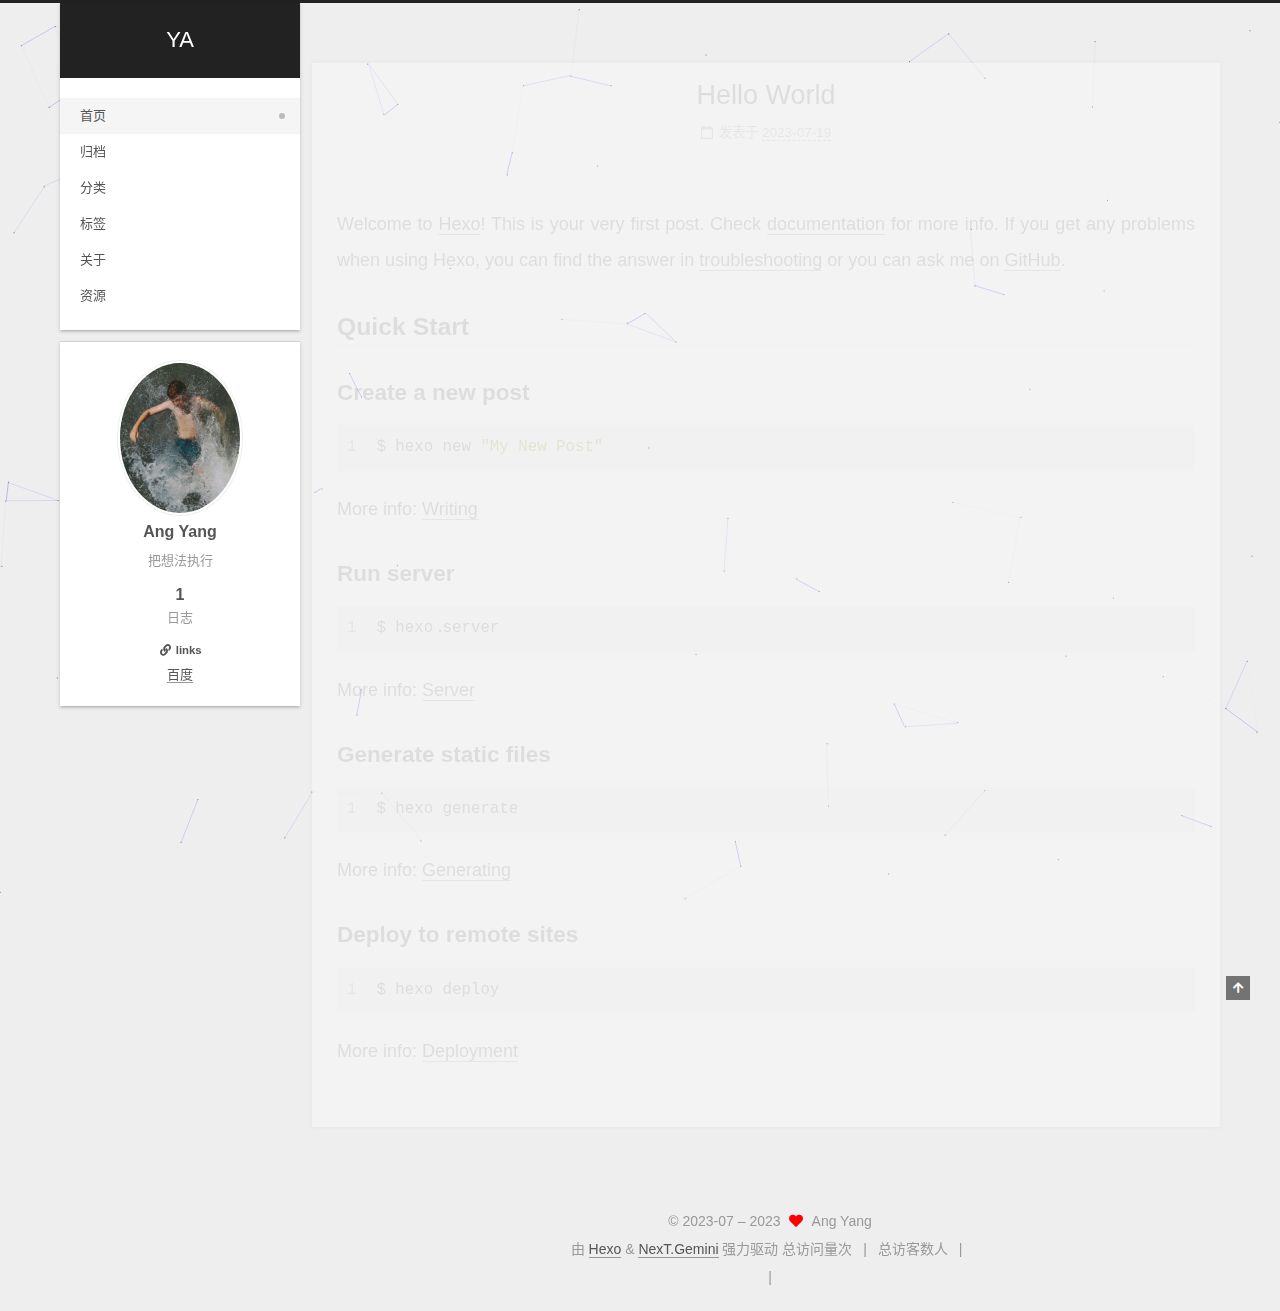
==== index.html @ 1cbb619d "Site updated: 2023-07-20 21:36:56" ====
<!DOCTYPE html>
<html lang="zh-CN">
<head>
  <meta charset="UTF-8">
<meta name="viewport" content="width=device-width, initial-scale=1, maximum-scale=2">
<meta name="theme-color" content="#222">
<meta name="generator" content="Hexo 6.3.0">
  <link rel="apple-touch-icon" sizes="180x180" href="/images/apple-touch-icon-next.png">
  <link rel="icon" type="image/png" sizes="32x32" href="/images/Earth32.png">
  <link rel="icon" type="image/png" sizes="16x16" href="/images/Earth16.png">
  <link rel="mask-icon" href="/images/logo.svg" color="#222">

<link rel="stylesheet" href="/css/main.css">


<link rel="stylesheet" href="/lib/font-awesome/css/all.min.css">
  <link rel="stylesheet" href="/lib/pace/pace-theme-minimal.min.css">
  <script src="/lib/pace/pace.min.js"></script>

<script id="hexo-configurations">
    var NexT = window.NexT || {};
    var CONFIG = {"hostname":"example.com","root":"/","scheme":"Gemini","version":"7.8.0","exturl":false,"sidebar":{"position":"left","display":"post","padding":18,"offset":12,"onmobile":false},"copycode":{"enable":false,"show_result":false,"style":null},"back2top":{"enable":true,"sidebar":false,"scrollpercent":false},"bookmark":{"enable":false,"color":"#222","save":"auto"},"fancybox":false,"mediumzoom":false,"lazyload":false,"pangu":false,"comments":{"style":"tabs","active":null,"storage":true,"lazyload":false,"nav":null},"algolia":{"hits":{"per_page":10},"labels":{"input_placeholder":"Search for Posts","hits_empty":"We didn't find any results for the search: ${query}","hits_stats":"${hits} results found in ${time} ms"}},"localsearch":{"enable":false,"trigger":"auto","top_n_per_article":1,"unescape":false,"preload":false},"motion":{"enable":true,"async":false,"transition":{"post_block":"fadeIn","post_header":"slideDownIn","post_body":"slideDownIn","coll_header":"slideLeftIn","sidebar":"slideUpIn"}}};
  </script>

  <meta name="description" content="把想法执行">
<meta property="og:type" content="website">
<meta property="og:title" content="YA">
<meta property="og:url" content="http://example.com/index.html">
<meta property="og:site_name" content="YA">
<meta property="og:description" content="把想法执行">
<meta property="og:locale" content="zh_CN">
<meta property="article:author" content="Ang Yang">
<meta name="twitter:card" content="summary">

<link rel="canonical" href="http://example.com/">


<script id="page-configurations">
  // https://hexo.io/docs/variables.html
  CONFIG.page = {
    sidebar: "",
    isHome : true,
    isPost : false,
    lang   : 'zh-CN'
  };
</script>

  <title>YA</title>
  






  <noscript>
  <style>
  .use-motion .brand,
  .use-motion .menu-item,
  .sidebar-inner,
  .use-motion .post-block,
  .use-motion .pagination,
  .use-motion .comments,
  .use-motion .post-header,
  .use-motion .post-body,
  .use-motion .collection-header { opacity: initial; }

  .use-motion .site-title,
  .use-motion .site-subtitle {
    opacity: initial;
    top: initial;
  }

  .use-motion .logo-line-before i { left: initial; }
  .use-motion .logo-line-after i { right: initial; }
  </style>
</noscript>

</head>

<body itemscope itemtype="http://schema.org/WebPage">
  <div class="container use-motion">
    <div class="headband"></div>

    <header class="header" itemscope itemtype="http://schema.org/WPHeader">
      <div class="header-inner"><div class="site-brand-container">
  <div class="site-nav-toggle">
    <div class="toggle" aria-label="切换导航栏">
      <span class="toggle-line toggle-line-first"></span>
      <span class="toggle-line toggle-line-middle"></span>
      <span class="toggle-line toggle-line-last"></span>
    </div>
  </div>

  <div class="site-meta">

    <a href="/" class="brand" rel="start">
      <span class="logo-line-before"><i></i></span>
      <h1 class="site-title">YA</h1>
      <span class="logo-line-after"><i></i></span>
    </a>
  </div>

  <div class="site-nav-right">
    <div class="toggle popup-trigger">
    </div>
  </div>
</div>




<nav class="site-nav">
  <ul id="menu" class="main-menu menu">
        <li class="menu-item menu-item-home">

    <a href="/" rel="section"><i class="home fa-fw"></i>首页</a>

  </li>
        <li class="menu-item menu-item-archives">

    <a href="/archives/" rel="section"><i class="archive fa-fw"></i>归档</a>

  </li>
        <li class="menu-item menu-item-categories">

    <a href="/categories/" rel="section"><i class="th fa-fw"></i>分类</a>

  </li>
        <li class="menu-item menu-item-tags">

    <a href="/tags/" rel="section"><i class="tags fa-fw"></i>标签</a>

  </li>
        <li class="menu-item menu-item-about">

    <a href="/about/" rel="section"><i class="user fa-fw"></i>关于</a>

  </li>
        <li class="menu-item menu-item-resources">

    <a href="/resources/" rel="section"><i class="download fa-fw"></i>资源</a>

  </li>
  </ul>
</nav>




</div>
    </header>

    
  <div class="back-to-top">
    <i class="fa fa-arrow-up"></i>
    <span>0%</span>
  </div>


    <main class="main">
      <div class="main-inner">
        <div class="content-wrap">
          

          <div class="content index posts-expand">
            
      
  
  
  <article itemscope itemtype="http://schema.org/Article" class="post-block" lang="zh-CN">
    <link itemprop="mainEntityOfPage" href="http://example.com/2023/07/19/hello-world/">

    <span hidden itemprop="author" itemscope itemtype="http://schema.org/Person">
      <meta itemprop="image" content="/images/avatar.png">
      <meta itemprop="name" content="Ang Yang">
      <meta itemprop="description" content="把想法执行">
    </span>

    <span hidden itemprop="publisher" itemscope itemtype="http://schema.org/Organization">
      <meta itemprop="name" content="YA">
    </span>
      <header class="post-header">
        <h2 class="post-title" itemprop="name headline">
          
            <a href="/2023/07/19/hello-world/" class="post-title-link" itemprop="url">Hello World</a>
        </h2>

        <div class="post-meta">
            <span class="post-meta-item">
              <span class="post-meta-item-icon">
                <i class="far fa-calendar"></i>
              </span>
              <span class="post-meta-item-text">发表于</span>

              <time title="创建时间：2023-07-19 20:02:10" itemprop="dateCreated datePublished" datetime="2023-07-19T20:02:10+08:00">2023-07-19</time>
            </span>

          

        </div>
      </header>

    
    
    
    <div class="post-body" itemprop="articleBody">

      
          <p>Welcome to <a target="_blank" rel="noopener" href="https://hexo.io/">Hexo</a>! This is your very first post. Check <a target="_blank" rel="noopener" href="https://hexo.io/docs/">documentation</a> for more info. If you get any problems when using Hexo, you can find the answer in <a target="_blank" rel="noopener" href="https://hexo.io/docs/troubleshooting.html">troubleshooting</a> or you can ask me on <a target="_blank" rel="noopener" href="https://github.com/hexojs/hexo/issues">GitHub</a>.</p>
<h2 id="Quick-Start"><a href="#Quick-Start" class="headerlink" title="Quick Start"></a>Quick Start</h2><h3 id="Create-a-new-post"><a href="#Create-a-new-post" class="headerlink" title="Create a new post"></a>Create a new post</h3><figure class="highlight bash"><table><tr><td class="gutter"><pre><span class="line">1</span><br></pre></td><td class="code"><pre><span class="line">$ hexo new <span class="string">&quot;My New Post&quot;</span></span><br></pre></td></tr></table></figure>

<p>More info: <a target="_blank" rel="noopener" href="https://hexo.io/docs/writing.html">Writing</a></p>
<h3 id="Run-server"><a href="#Run-server" class="headerlink" title="Run server"></a>Run server</h3><figure class="highlight bash"><table><tr><td class="gutter"><pre><span class="line">1</span><br></pre></td><td class="code"><pre><span class="line">$ hexo server</span><br></pre></td></tr></table></figure>

<p>More info: <a target="_blank" rel="noopener" href="https://hexo.io/docs/server.html">Server</a></p>
<h3 id="Generate-static-files"><a href="#Generate-static-files" class="headerlink" title="Generate static files"></a>Generate static files</h3><figure class="highlight bash"><table><tr><td class="gutter"><pre><span class="line">1</span><br></pre></td><td class="code"><pre><span class="line">$ hexo generate</span><br></pre></td></tr></table></figure>

<p>More info: <a target="_blank" rel="noopener" href="https://hexo.io/docs/generating.html">Generating</a></p>
<h3 id="Deploy-to-remote-sites"><a href="#Deploy-to-remote-sites" class="headerlink" title="Deploy to remote sites"></a>Deploy to remote sites</h3><figure class="highlight bash"><table><tr><td class="gutter"><pre><span class="line">1</span><br></pre></td><td class="code"><pre><span class="line">$ hexo deploy</span><br></pre></td></tr></table></figure>

<p>More info: <a target="_blank" rel="noopener" href="https://hexo.io/docs/one-command-deployment.html">Deployment</a></p>

      
    </div>

    
    
    
      <footer class="post-footer">
        <div class="post-eof"></div>
      </footer>
  </article>
  
  
  


  



          </div>
          

<script>
  window.addEventListener('tabs:register', () => {
    let { activeClass } = CONFIG.comments;
    if (CONFIG.comments.storage) {
      activeClass = localStorage.getItem('comments_active') || activeClass;
    }
    if (activeClass) {
      let activeTab = document.querySelector(`a[href="#comment-${activeClass}"]`);
      if (activeTab) {
        activeTab.click();
      }
    }
  });
  if (CONFIG.comments.storage) {
    window.addEventListener('tabs:click', event => {
      if (!event.target.matches('.tabs-comment .tab-content .tab-pane')) return;
      let commentClass = event.target.classList[1];
      localStorage.setItem('comments_active', commentClass);
    });
  }
</script>

        </div>
          
  
  <div class="toggle sidebar-toggle">
    <span class="toggle-line toggle-line-first"></span>
    <span class="toggle-line toggle-line-middle"></span>
    <span class="toggle-line toggle-line-last"></span>
  </div>

  <aside class="sidebar">
    <div class="sidebar-inner">

      <ul class="sidebar-nav motion-element">
        <li class="sidebar-nav-toc">
          文章目录
        </li>
        <li class="sidebar-nav-overview">
          站点概览
        </li>
      </ul>

      <!--noindex-->
      <div class="post-toc-wrap sidebar-panel">
      </div>
      <!--/noindex-->

      <div class="site-overview-wrap sidebar-panel">
        <div class="site-author motion-element" itemprop="author" itemscope itemtype="http://schema.org/Person">
    <img class="site-author-image" itemprop="image" alt="Ang Yang"
      src="/images/avatar.png">
  <p class="site-author-name" itemprop="name">Ang Yang</p>
  <div class="site-description" itemprop="description">把想法执行</div>
</div>
<div class="site-state-wrap motion-element">
  <nav class="site-state">
      <div class="site-state-item site-state-posts">
          <a href="/archives/">
        
          <span class="site-state-item-count">1</span>
          <span class="site-state-item-name">日志</span>
        </a>
      </div>
  </nav>
</div>


  <div class="links-of-blogroll motion-element">
    <div class="links-of-blogroll-title"><i class="fa fa-link fa-fw"></i>
      links
    </div>
    <ul class="links-of-blogroll-list">
        <li class="links-of-blogroll-item">
          <a href="https://baidu.com/" title="https:&#x2F;&#x2F;baidu.com" rel="noopener" target="_blank">百度</a>
        </li>
    </ul>
  </div>

      </div>

    </div>
  </aside>
  <div id="sidebar-dimmer"></div>


      </div>
    </main>

    <footer class="footer">
      <div class="footer-inner">
        

        

<div class="copyright">
  
  &copy; 2023-07 – 
  <span itemprop="copyrightYear">2023</span>
  <span class="with-love">
    <i class="fa fa-heart"></i>
  </span>
  <span class="author" itemprop="copyrightHolder">Ang Yang</span>
</div>
  <div class="powered-by">由 <a href="https://hexo.io/" class="theme-link" rel="noopener" target="_blank">Hexo</a> & <a href="https://theme-next.org/" class="theme-link" rel="noopener" target="_blank">NexT.Gemini</a> 强力驱动
  </div>





    <script async src="//dn-lbstatics.qbox.me/busuanzi/2.3/busuanzi.pure.mini.js"></script>

    <span id="busuanzi_container_site_pv">总访问量<span id="busuanzi_value_site_pv"></span>次</span>
    <span class="post-meta-divider">|</span>
    <span id="busuanzi_container_site_uv">总访客数<span id="busuanzi_value_site_uv"></span>人</span>
    <span class="post-meta-divider">|</span>
<!-- 不蒜子计数初始值纠正 -->
<script>
$(document).ready(function() {

    var int = setInterval(fixCount, 50);  // 50ms周期检测函数
    var countOffset = 20000;  // 初始化首次数据

    function fixCount() {            
       if (document.getElementById("busuanzi_container_site_pv").style.display != "none")
        {
            $("#busuanzi_value_site_pv").html(parseInt($("#busuanzi_value_site_pv").html()) + countOffset); 
            clearInterval(int);
        }                  
        if ($("#busuanzi_container_site_pv").css("display") != "none")
        {
            $("#busuanzi_value_site_uv").html(parseInt($("#busuanzi_value_site_uv").html()) + countOffset); // 加上初始数据 
            clearInterval(int); // 停止检测
        }  
    }
       	
});
</script> 


        
<div class="busuanzi-count">
  <script async src="https://busuanzi.ibruce.info/busuanzi/2.3/busuanzi.pure.mini.js"></script>
    <span class="post-meta-item" id="busuanzi_container_site_uv" style="display: none;">
      <span class="post-meta-item-icon">
        <i class="fa fa-user"></i>
      </span>
      <span class="site-uv" title="总访客量">
        <span id="busuanzi_value_site_uv"></span>
      </span>
    </span>
    <span class="post-meta-divider">|</span>
    <span class="post-meta-item" id="busuanzi_container_site_pv" style="display: none;">
      <span class="post-meta-item-icon">
        <i class="fa fa-eye"></i>
      </span>
      <span class="site-pv" title="总访问量">
        <span id="busuanzi_value_site_pv"></span>
      </span>
    </span>
</div>








      </div>
    </footer>
  </div>

  
  
  <script color='0,0,255' opacity='0.5' zIndex='-1' count='99' src="/lib/canvas-nest/canvas-nest.min.js"></script>
  <script src="/lib/anime.min.js"></script>
  <script src="/lib/velocity/velocity.min.js"></script>
  <script src="/lib/velocity/velocity.ui.min.js"></script>

<script src="/js/utils.js"></script>

<script src="/js/motion.js"></script>


<script src="/js/schemes/pisces.js"></script>


<script src="/js/next-boot.js"></script>




  















  

  

</body>
</html>
---- css/main.css ----
:root {
  --body-bg-color: #eee;
  --content-bg-color: #fff;
  --card-bg-color: #f5f5f5;
  --text-color: #555;
  --blockquote-color: #666;
  --link-color: #555;
  --link-hover-color: #222;
  --brand-color: #fff;
  --brand-hover-color: #fff;
  --table-row-odd-bg-color: #f9f9f9;
  --table-row-hover-bg-color: #f5f5f5;
  --menu-item-bg-color: #f5f5f5;
  --btn-default-bg: #fff;
  --btn-default-color: #555;
  --btn-default-border-color: #555;
  --btn-default-hover-bg: #222;
  --btn-default-hover-color: #fff;
  --btn-default-hover-border-color: #222;
}
html {
  line-height: 1.15; /* 1 */
  -webkit-text-size-adjust: 100%; /* 2 */
}
body {
  margin: 0;
}
main {
  display: block;
}
h1 {
  font-size: 2em;
  margin: 0.67em 0;
}
hr {
  box-sizing: content-box; /* 1 */
  height: 0; /* 1 */
  overflow: visible; /* 2 */
}
pre {
  font-family: monospace, monospace; /* 1 */
  font-size: 1em; /* 2 */
}
a {
  background: transparent;
}
abbr[title] {
  border-bottom: none; /* 1 */
  text-decoration: underline; /* 2 */
  text-decoration: underline dotted; /* 2 */
}
b,
strong {
  font-weight: bolder;
}
code,
kbd,
samp {
  font-family: monospace, monospace; /* 1 */
  font-size: 1em; /* 2 */
}
small {
  font-size: 80%;
}
sub,
sup {
  font-size: 75%;
  line-height: 0;
  position: relative;
  vertical-align: baseline;
}
sub {
  bottom: -0.25em;
}
sup {
  top: -0.5em;
}
img {
  border-style: none;
}
button,
input,
optgroup,
select,
textarea {
  font-family: inherit; /* 1 */
  font-size: 100%; /* 1 */
  line-height: 1.15; /* 1 */
  margin: 0; /* 2 */
}
button,
input {
/* 1 */
  overflow: visible;
}
button,
select {
/* 1 */
  text-transform: none;
}
button,
[type='button'],
[type='reset'],
[type='submit'] {
  -webkit-appearance: button;
}
button::-moz-focus-inner,
[type='button']::-moz-focus-inner,
[type='reset']::-moz-focus-inner,
[type='submit']::-moz-focus-inner {
  border-style: none;
  padding: 0;
}
button:-moz-focusring,
[type='button']:-moz-focusring,
[type='reset']:-moz-focusring,
[type='submit']:-moz-focusring {
  outline: 1px dotted ButtonText;
}
fieldset {
  padding: 0.35em 0.75em 0.625em;
}
legend {
  box-sizing: border-box; /* 1 */
  color: inherit; /* 2 */
  display: table; /* 1 */
  max-width: 100%; /* 1 */
  padding: 0; /* 3 */
  white-space: normal; /* 1 */
}
progress {
  vertical-align: baseline;
}
textarea {
  overflow: auto;
}
[type='checkbox'],
[type='radio'] {
  box-sizing: border-box; /* 1 */
  padding: 0; /* 2 */
}
[type='number']::-webkit-inner-spin-button,
[type='number']::-webkit-outer-spin-button {
  height: auto;
}
[type='search'] {
  outline-offset: -2px; /* 2 */
  -webkit-appearance: textfield; /* 1 */
}
[type='search']::-webkit-search-decoration {
  -webkit-appearance: none;
}
::-webkit-file-upload-button {
  font: inherit; /* 2 */
  -webkit-appearance: button; /* 1 */
}
details {
  display: block;
}
summary {
  display: list-item;
}
template {
  display: none;
}
[hidden] {
  display: none;
}
::selection {
  background: #262a30;
  color: #eee;
}
html,
body {
  height: 100%;
}
body {
  background: var(--body-bg-color);
  color: var(--text-color);
  font-family: 'Lato', "PingFang SC", "Microsoft YaHei", sans-serif;
  font-size: 1em;
  line-height: 2;
}
@media (max-width: 991px) {
  body {
    padding-left: 0 !important;
    padding-right: 0 !important;
  }
}
h1,
h2,
h3,
h4,
h5,
h6 {
  font-family: 'Lato', "PingFang SC", "Microsoft YaHei", sans-serif;
  font-weight: bold;
  line-height: 1.5;
  margin: 20px 0 15px;
}
h1 {
  font-size: 1.5em;
}
h2 {
  font-size: 1.375em;
}
h3 {
  font-size: 1.25em;
}
h4 {
  font-size: 1.125em;
}
h5 {
  font-size: 1em;
}
h6 {
  font-size: 0.875em;
}
p {
  margin: 0 0 20px 0;
}
a,
span.exturl {
  border-bottom: 1px solid #999;
  color: var(--link-color);
  outline: 0;
  text-decoration: none;
  overflow-wrap: break-word;
  word-wrap: break-word;
  cursor: pointer;
}
a:hover,
span.exturl:hover {
  border-bottom-color: var(--link-hover-color);
  color: var(--link-hover-color);
}
iframe,
img,
video {
  display: block;
  margin-left: auto;
  margin-right: auto;
  max-width: 100%;
}
hr {
  background-image: repeating-linear-gradient(-45deg, #ddd, #ddd 4px, transparent 4px, transparent 8px);
  border: 0;
  height: 3px;
  margin: 40px 0;
}
blockquote {
  border-left: 4px solid #ddd;
  color: var(--blockquote-color);
  margin: 0;
  padding: 0 15px;
}
blockquote cite::before {
  content: '-';
  padding: 0 5px;
}
dt {
  font-weight: bold;
}
dd {
  margin: 0;
  padding: 0;
}
kbd {
  background-color: #f5f5f5;
  background-image: linear-gradient(#eee, #fff, #eee);
  border: 1px solid #ccc;
  border-radius: 0.2em;
  box-shadow: 0.1em 0.1em 0.2em rgba(0,0,0,0.1);
  color: #555;
  font-family: inherit;
  padding: 0.1em 0.3em;
  white-space: nowrap;
}
.table-container {
  overflow: auto;
}
table {
  border-collapse: collapse;
  border-spacing: 0;
  font-size: 0.875em;
  margin: 0 0 20px 0;
  width: 100%;
}
tbody tr:nth-of-type(odd) {
  background: var(--table-row-odd-bg-color);
}
tbody tr:hover {
  background: var(--table-row-hover-bg-color);
}
caption,
th,
td {
  font-weight: normal;
  padding: 8px;
  vertical-align: middle;
}
th,
td {
  border: 1px solid #ddd;
  border-bottom: 3px solid #ddd;
}
th {
  font-weight: 700;
  padding-bottom: 10px;
}
td {
  border-bottom-width: 1px;
}
.btn {
  background: var(--btn-default-bg);
  border: 2px solid var(--btn-default-border-color);
  border-radius: 2px;
  color: var(--btn-default-color);
  display: inline-block;
  font-size: 0.875em;
  line-height: 2;
  padding: 0 20px;
  text-decoration: none;
  transition-property: background-color;
  transition-delay: 0s;
  transition-duration: 0.2s;
  transition-timing-function: ease-in-out;
}
.btn:hover {
  background: var(--btn-default-hover-bg);
  border-color: var(--btn-default-hover-border-color);
  color: var(--btn-default-hover-color);
}
.btn + .btn {
  margin: 0 0 8px 8px;
}
.btn .fa-fw {
  text-align: left;
  width: 1.285714285714286em;
}
.toggle {
  line-height: 0;
}
.toggle .toggle-line {
  background: #fff;
  display: inline-block;
  height: 2px;
  left: 0;
  position: relative;
  top: 0;
  transition: all 0.4s;
  vertical-align: top;
  width: 100%;
}
.toggle .toggle-line:not(:first-child) {
  margin-top: 3px;
}
.toggle.toggle-arrow .toggle-line-first {
  left: 50%;
  top: 2px;
  transform: rotate(45deg);
  width: 50%;
}
.toggle.toggle-arrow .toggle-line-middle {
  left: 2px;
  width: 90%;
}
.toggle.toggle-arrow .toggle-line-last {
  left: 50%;
  top: -2px;
  transform: rotate(-45deg);
  width: 50%;
}
.toggle.toggle-close .toggle-line-first {
  transform: rotate(-45deg);
  top: 5px;
}
.toggle.toggle-close .toggle-line-middle {
  opacity: 0;
}
.toggle.toggle-close .toggle-line-last {
  transform: rotate(45deg);
  top: -5px;
}
.highlight,
pre {
  background: #f7f7f7;
  color: #4d4d4c;
  line-height: 1.6;
  margin: 0 auto 20px;
}
pre,
code {
  font-family: consolas, Menlo, monospace, "PingFang SC", "Microsoft YaHei";
}
code {
  background: #eee;
  border-radius: 3px;
  color: #555;
  padding: 2px 4px;
  overflow-wrap: break-word;
  word-wrap: break-word;
}
.highlight *::selection {
  background: #d6d6d6;
}
.highlight pre {
  border: 0;
  margin: 0;
  padding: 10px 0;
}
.highlight table {
  border: 0;
  margin: 0;
  width: auto;
}
.highlight td {
  border: 0;
  padding: 0;
}
.highlight figcaption {
  background: #eff2f3;
  color: #4d4d4c;
  display: flex;
  font-size: 0.875em;
  justify-content: space-between;
  line-height: 1.2;
  padding: 0.5em;
}
.highlight figcaption a {
  color: #4d4d4c;
}
.highlight figcaption a:hover {
  border-bottom-color: #4d4d4c;
}
.highlight .gutter {
  -moz-user-select: none;
  -ms-user-select: none;
  -webkit-user-select: none;
  user-select: none;
}
.highlight .gutter pre {
  background: #eff2f3;
  color: #869194;
  padding-left: 10px;
  padding-right: 10px;
  text-align: right;
}
.highlight .code pre {
  background: #f7f7f7;
  padding-left: 10px;
  width: 100%;
}
.gist table {
  width: auto;
}
.gist table td {
  border: 0;
}
pre {
  overflow: auto;
  padding: 10px;
}
pre code {
  background: none;
  color: #4d4d4c;
  font-size: 0.875em;
  padding: 0;
  text-shadow: none;
}
pre .deletion {
  background: #fdd;
}
pre .addition {
  background: #dfd;
}
pre .meta {
  color: #eab700;
  -moz-user-select: none;
  -ms-user-select: none;
  -webkit-user-select: none;
  user-select: none;
}
pre .comment {
  color: #8e908c;
}
pre .variable,
pre .attribute,
pre .tag,
pre .name,
pre .regexp,
pre .ruby .constant,
pre .xml .tag .title,
pre .xml .pi,
pre .xml .doctype,
pre .html .doctype,
pre .css .id,
pre .css .class,
pre .css .pseudo {
  color: #c82829;
}
pre .number,
pre .preprocessor,
pre .built_in,
pre .builtin-name,
pre .literal,
pre .params,
pre .constant,
pre .command {
  color: #f5871f;
}
pre .ruby .class .title,
pre .css .rules .attribute,
pre .string,
pre .symbol,
pre .value,
pre .inheritance,
pre .header,
pre .ruby .symbol,
pre .xml .cdata,
pre .special,
pre .formula {
  color: #718c00;
}
pre .title,
pre .css .hexcolor {
  color: #3e999f;
}
pre .function,
pre .python .decorator,
pre .python .title,
pre .ruby .function .title,
pre .ruby .title .keyword,
pre .perl .sub,
pre .javascript .title,
pre .coffeescript .title {
  color: #4271ae;
}
pre .keyword,
pre .javascript .function {
  color: #8959a8;
}
.blockquote-center {
  border-left: none;
  margin: 40px 0;
  padding: 0;
  position: relative;
  text-align: center;
}
.blockquote-center .fa {
  display: block;
  opacity: 0.6;
  position: absolute;
  width: 100%;
}
.blockquote-center .fa-quote-left {
  border-top: 1px solid #ccc;
  text-align: left;
  top: -20px;
}
.blockquote-center .fa-quote-right {
  border-bottom: 1px solid #ccc;
  text-align: right;
  bottom: -20px;
}
.blockquote-center p,
.blockquote-center div {
  text-align: center;
}
.post-body .group-picture img {
  margin: 0 auto;
  padding: 0 3px;
}
.group-picture-row {
  margin-bottom: 6px;
  overflow: hidden;
}
.group-picture-column {
  float: left;
  margin-bottom: 10px;
}
.post-body .label {
  color: #555;
  display: inline;
  padding: 0 2px;
}
.post-body .label.default {
  background: #f0f0f0;
}
.post-body .label.primary {
  background: #efe6f7;
}
.post-body .label.info {
  background: #e5f2f8;
}
.post-body .label.success {
  background: #e7f4e9;
}
.post-body .label.warning {
  background: #fcf6e1;
}
.post-body .label.danger {
  background: #fae8eb;
}
.post-body .tabs {
  margin-bottom: 20px;
}
.post-body .tabs,
.tabs-comment {
  display: block;
  padding-top: 10px;
  position: relative;
}
.post-body .tabs ul.nav-tabs,
.tabs-comment ul.nav-tabs {
  display: flex;
  flex-wrap: wrap;
  margin: 0;
  margin-bottom: -1px;
  padding: 0;
}
@media (max-width: 413px) {
  .post-body .tabs ul.nav-tabs,
  .tabs-comment ul.nav-tabs {
    display: block;
    margin-bottom: 5px;
  }
}
.post-body .tabs ul.nav-tabs li.tab,
.tabs-comment ul.nav-tabs li.tab {
  border-bottom: 1px solid #ddd;
  border-left: 1px solid transparent;
  border-right: 1px solid transparent;
  border-top: 3px solid transparent;
  flex-grow: 1;
  list-style-type: none;
  border-radius: 0 0 0 0;
}
@media (max-width: 413px) {
  .post-body .tabs ul.nav-tabs li.tab,
  .tabs-comment ul.nav-tabs li.tab {
    border-bottom: 1px solid transparent;
    border-left: 3px solid transparent;
    border-right: 1px solid transparent;
    border-top: 1px solid transparent;
  }
}
@media (max-width: 413px) {
  .post-body .tabs ul.nav-tabs li.tab,
  .tabs-comment ul.nav-tabs li.tab {
    border-radius: 0;
  }
}
.post-body .tabs ul.nav-tabs li.tab a,
.tabs-comment ul.nav-tabs li.tab a {
  border-bottom: initial;
  display: block;
  line-height: 1.8;
  outline: 0;
  padding: 0.25em 0.75em;
  text-align: center;
  transition-delay: 0s;
  transition-duration: 0.2s;
  transition-timing-function: ease-out;
}
.post-body .tabs ul.nav-tabs li.tab a i,
.tabs-comment ul.nav-tabs li.tab a i {
  width: 1.285714285714286em;
}
.post-body .tabs ul.nav-tabs li.tab.active,
.tabs-comment ul.nav-tabs li.tab.active {
  border-bottom: 1px solid transparent;
  border-left: 1px solid #ddd;
  border-right: 1px solid #ddd;
  border-top: 3px solid #fc6423;
}
@media (max-width: 413px) {
  .post-body .tabs ul.nav-tabs li.tab.active,
  .tabs-comment ul.nav-tabs li.tab.active {
    border-bottom: 1px solid #ddd;
    border-left: 3px solid #fc6423;
    border-right: 1px solid #ddd;
    border-top: 1px solid #ddd;
  }
}
.post-body .tabs ul.nav-tabs li.tab.active a,
.tabs-comment ul.nav-tabs li.tab.active a {
  color: var(--link-color);
  cursor: default;
}
.post-body .tabs .tab-content .tab-pane,
.tabs-comment .tab-content .tab-pane {
  border: 1px solid #ddd;
  border-top: 0;
  padding: 20px 20px 0 20px;
  border-radius: 0;
}
.post-body .tabs .tab-content .tab-pane:not(.active),
.tabs-comment .tab-content .tab-pane:not(.active) {
  display: none;
}
.post-body .tabs .tab-content .tab-pane.active,
.tabs-comment .tab-content .tab-pane.active {
  display: block;
}
.post-body .tabs .tab-content .tab-pane.active:nth-of-type(1),
.tabs-comment .tab-content .tab-pane.active:nth-of-type(1) {
  border-radius: 0 0 0 0;
}
@media (max-width: 413px) {
  .post-body .tabs .tab-content .tab-pane.active:nth-of-type(1),
  .tabs-comment .tab-content .tab-pane.active:nth-of-type(1) {
    border-radius: 0;
  }
}
.post-body .note {
  border-radius: 3px;
  margin-bottom: 20px;
  padding: 1em;
  position: relative;
  border: 1px solid #eee;
  border-left-width: 5px;
}
.post-body .note h2,
.post-body .note h3,
.post-body .note h4,
.post-body .note h5,
.post-body .note h6 {
  margin-top: 0;
  border-bottom: initial;
  margin-bottom: 0;
  padding-top: 0;
}
.post-body .note p:first-child,
.post-body .note ul:first-child,
.post-body .note ol:first-child,
.post-body .note table:first-child,
.post-body .note pre:first-child,
.post-body .note blockquote:first-child,
.post-body .note img:first-child {
  margin-top: 0;
}
.post-body .note p:last-child,
.post-body .note ul:last-child,
.post-body .note ol:last-child,
.post-body .note table:last-child,
.post-body .note pre:last-child,
.post-body .note blockquote:last-child,
.post-body .note img:last-child {
  margin-bottom: 0;
}
.post-body .note.default {
  border-left-color: #777;
}
.post-body .note.default h2,
.post-body .note.default h3,
.post-body .note.default h4,
.post-body .note.default h5,
.post-body .note.default h6 {
  color: #777;
}
.post-body .note.primary {
  border-left-color: #6f42c1;
}
.post-body .note.primary h2,
.post-body .note.primary h3,
.post-body .note.primary h4,
.post-body .note.primary h5,
.post-body .note.primary h6 {
  color: #6f42c1;
}
.post-body .note.info {
  border-left-color: #428bca;
}
.post-body .note.info h2,
.post-body .note.info h3,
.post-body .note.info h4,
.post-body .note.info h5,
.post-body .note.info h6 {
  color: #428bca;
}
.post-body .note.success {
  border-left-color: #5cb85c;
}
.post-body .note.success h2,
.post-body .note.success h3,
.post-body .note.success h4,
.post-body .note.success h5,
.post-body .note.success h6 {
  color: #5cb85c;
}
.post-body .note.warning {
  border-left-color: #f0ad4e;
}
.post-body .note.warning h2,
.post-body .note.warning h3,
.post-body .note.warning h4,
.post-body .note.warning h5,
.post-body .note.warning h6 {
  color: #f0ad4e;
}
.post-body .note.danger {
  border-left-color: #d9534f;
}
.post-body .note.danger h2,
.post-body .note.danger h3,
.post-body .note.danger h4,
.post-body .note.danger h5,
.post-body .note.danger h6 {
  color: #d9534f;
}
.pagination .prev,
.pagination .next,
.pagination .page-number,
.pagination .space {
  display: inline-block;
  margin: 0 10px;
  padding: 0 11px;
  position: relative;
  top: -1px;
}
@media (max-width: 767px) {
  .pagination .prev,
  .pagination .next,
  .pagination .page-number,
  .pagination .space {
    margin: 0 5px;
  }
}
.pagination {
  border-top: 1px solid #eee;
  margin: 120px 0 0;
  text-align: center;
}
.pagination .prev,
.pagination .next,
.pagination .page-number {
  border-bottom: 0;
  border-top: 1px solid #eee;
  transition-property: border-color;
  transition-delay: 0s;
  transition-duration: 0.2s;
  transition-timing-function: ease-in-out;
}
.pagination .prev:hover,
.pagination .next:hover,
.pagination .page-number:hover {
  border-top-color: #222;
}
.pagination .space {
  margin: 0;
  padding: 0;
}
.pagination .prev {
  margin-left: 0;
}
.pagination .next {
  margin-right: 0;
}
.pagination .page-number.current {
  background: #ccc;
  border-top-color: #ccc;
  color: #fff;
}
@media (max-width: 767px) {
  .pagination {
    border-top: none;
  }
  .pagination .prev,
  .pagination .next,
  .pagination .page-number {
    border-bottom: 1px solid #eee;
    border-top: 0;
    margin-bottom: 10px;
    padding: 0 10px;
  }
  .pagination .prev:hover,
  .pagination .next:hover,
  .pagination .page-number:hover {
    border-bottom-color: #222;
  }
}
.comments {
  margin-top: 60px;
  overflow: hidden;
}
.comment-button-group {
  display: flex;
  flex-wrap: wrap-reverse;
  justify-content: center;
  margin: 1em 0;
}
.comment-button-group .comment-button {
  margin: 0.1em 0.2em;
}
.comment-button-group .comment-button.active {
  background: var(--btn-default-hover-bg);
  border-color: var(--btn-default-hover-border-color);
  color: var(--btn-default-hover-color);
}
.comment-position {
  display: none;
}
.comment-position.active {
  display: block;
}
.tabs-comment {
  background: var(--content-bg-color);
  margin-top: 4em;
  padding-top: 0;
}
.tabs-comment .comments {
  border: 0;
  box-shadow: none;
  margin-top: 0;
  padding-top: 0;
}
.container {
  min-height: 100%;
  position: relative;
}
.main-inner {
  margin: 0 auto;
  width: calc(100% - 20px);
}
@media (min-width: 1200px) {
  .main-inner {
    width: 1160px;
  }
}
@media (min-width: 1600px) {
  .main-inner {
    width: 73%;
  }
}
@media (max-width: 767px) {
  .content-wrap {
    padding: 0 20px;
  }
}
.header {
  background: transparent;
}
.header-inner {
  margin: 0 auto;
  width: calc(100% - 20px);
}
@media (min-width: 1200px) {
  .header-inner {
    width: 1160px;
  }
}
@media (min-width: 1600px) {
  .header-inner {
    width: 73%;
  }
}
.site-brand-container {
  display: flex;
  flex-shrink: 0;
  padding: 0 10px;
}
.headband {
  background: #222;
  height: 3px;
}
.site-meta {
  flex-grow: 1;
  text-align: center;
}
@media (max-width: 767px) {
  .site-meta {
    text-align: center;
  }
}
.brand {
  border-bottom: none;
  color: var(--brand-color);
  display: inline-block;
  line-height: 1.375em;
  padding: 0 40px;
  position: relative;
}
.brand:hover {
  color: var(--brand-hover-color);
}
.site-title {
  font-family: 'Lato', "PingFang SC", "Microsoft YaHei", sans-serif;
  font-size: 1.375em;
  font-weight: normal;
  margin: 0;
}
.site-subtitle {
  color: #ddd;
  font-size: 0.8125em;
  margin: 10px 0;
}
.use-motion .brand {
  opacity: 0;
}
.use-motion .site-title,
.use-motion .site-subtitle,
.use-motion .custom-logo-image {
  opacity: 0;
  position: relative;
  top: -10px;
}
.site-nav-toggle,
.site-nav-right {
  display: none;
}
@media (max-width: 767px) {
  .site-nav-toggle,
  .site-nav-right {
    display: flex;
    flex-direction: column;
    justify-content: center;
  }
}
.site-nav-toggle .toggle,
.site-nav-right .toggle {
  color: var(--text-color);
  padding: 10px;
  width: 22px;
}
.site-nav-toggle .toggle .toggle-line,
.site-nav-right .toggle .toggle-line {
  background: var(--text-color);
  border-radius: 1px;
}
.site-nav {
  display: block;
}
@media (max-width: 767px) {
  .site-nav {
    clear: both;
    display: none;
  }
}
.site-nav.site-nav-on {
  display: block;
}
.menu {
  margin-top: 20px;
  padding-left: 0;
  text-align: center;
}
.menu-item {
  display: inline-block;
  list-style: none;
  margin: 0 10px;
}
@media (max-width: 767px) {
  .menu-item {
    display: block;
    margin-top: 10px;
  }
  .menu-item.menu-item-search {
    display: none;
  }
}
.menu-item a,
.menu-item span.exturl {
  border-bottom: 0;
  display: block;
  font-size: 0.8125em;
  transition-property: border-color;
  transition-delay: 0s;
  transition-duration: 0.2s;
  transition-timing-function: ease-in-out;
}
@media (hover: none) {
  .menu-item a:hover,
  .menu-item span.exturl:hover {
    border-bottom-color: transparent !important;
  }
}
.menu-item .fa,
.menu-item .fab,
.menu-item .far,
.menu-item .fas {
  margin-right: 8px;
}
.menu-item .badge {
  display: inline-block;
  font-weight: bold;
  line-height: 1;
  margin-left: 0.35em;
  margin-top: 0.35em;
  text-align: center;
  white-space: nowrap;
}
@media (max-width: 767px) {
  .menu-item .badge {
    float: right;
    margin-left: 0;
  }
}
.menu-item-active a,
.menu .menu-item a:hover,
.menu .menu-item span.exturl:hover {
  background: var(--menu-item-bg-color);
}
.use-motion .menu-item {
  opacity: 0;
}
.sidebar {
  background: #222;
  bottom: 0;
  box-shadow: inset 0 2px 6px #000;
  position: fixed;
  top: 0;
}
@media (max-width: 991px) {
  .sidebar {
    display: none;
  }
}
.sidebar-inner {
  color: #999;
  padding: 18px 10px;
  text-align: center;
}
.cc-license {
  margin-top: 10px;
  text-align: center;
}
.cc-license .cc-opacity {
  border-bottom: none;
  opacity: 0.7;
}
.cc-license .cc-opacity:hover {
  opacity: 0.9;
}
.cc-license img {
  display: inline-block;
}
.site-author-image {
  border: 1px solid #eee;
  display: block;
  margin: 0 auto;
  max-width: 120px;
  padding: 2px;
  border-radius: 50%;
}
.site-author-name {
  color: var(--text-color);
  font-weight: 600;
  margin: 0;
  text-align: center;
}
.site-description {
  color: #999;
  font-size: 0.8125em;
  margin-top: 0;
  text-align: center;
}
.links-of-author {
  margin-top: 15px;
}
.links-of-author a,
.links-of-author span.exturl {
  border-bottom-color: #555;
  display: inline-block;
  font-size: 0.8125em;
  margin-bottom: 10px;
  margin-right: 10px;
  vertical-align: middle;
}
.links-of-author a::before,
.links-of-author span.exturl::before {
  background: #291155;
  border-radius: 50%;
  content: ' ';
  display: inline-block;
  height: 4px;
  margin-right: 3px;
  vertical-align: middle;
  width: 4px;
}
.sidebar-button {
  margin-top: 15px;
}
.sidebar-button a {
  border: 1px solid #fc6423;
  border-radius: 4px;
  color: #fc6423;
  display: inline-block;
  padding: 0 15px;
}
.sidebar-button a .fa,
.sidebar-button a .fab,
.sidebar-button a .far,
.sidebar-button a .fas {
  margin-right: 5px;
}
.sidebar-button a:hover {
  background: #fc6423;
  border: 1px solid #fc6423;
  color: #fff;
}
.sidebar-button a:hover .fa,
.sidebar-button a:hover .fab,
.sidebar-button a:hover .far,
.sidebar-button a:hover .fas {
  color: #fff;
}
.links-of-blogroll {
  font-size: 0.8125em;
  margin-top: 10px;
}
.links-of-blogroll-title {
  font-size: 0.875em;
  font-weight: 600;
  margin-top: 0;
}
.links-of-blogroll-list {
  list-style: none;
  margin: 0;
  padding: 0;
}
#sidebar-dimmer {
  display: none;
}
@media (max-width: 767px) {
  #sidebar-dimmer {
    background: #000;
    display: block;
    height: 100%;
    left: 100%;
    opacity: 0;
    position: fixed;
    top: 0;
    width: 100%;
    z-index: 1100;
  }
  .sidebar-active + #sidebar-dimmer {
    opacity: 0.7;
    transform: translateX(-100%);
    transition: opacity 0.5s;
  }
}
.sidebar-nav {
  margin: 0;
  padding-bottom: 20px;
  padding-left: 0;
}
.sidebar-nav li {
  border-bottom: 1px solid transparent;
  color: var(--text-color);
  cursor: pointer;
  display: inline-block;
  font-size: 0.875em;
}
.sidebar-nav li.sidebar-nav-overview {
  margin-left: 10px;
}
.sidebar-nav li:hover {
  color: #fc6423;
}
.sidebar-nav .sidebar-nav-active {
  border-bottom-color: #fc6423;
  color: #fc6423;
}
.sidebar-nav .sidebar-nav-active:hover {
  color: #fc6423;
}
.sidebar-panel {
  display: none;
  overflow-x: hidden;
  overflow-y: auto;
}
.sidebar-panel-active {
  display: block;
}
.sidebar-toggle {
  background: #222;
  bottom: 45px;
  cursor: pointer;
  height: 14px;
  left: 30px;
  padding: 5px;
  position: fixed;
  width: 14px;
  z-index: 1300;
}
@media (max-width: 991px) {
  .sidebar-toggle {
    left: 20px;
    opacity: 0.8;
    display: none;
  }
}
.sidebar-toggle:hover .toggle-line {
  background: #fc6423;
}
.post-toc {
  font-size: 0.875em;
}
.post-toc ol {
  list-style: none;
  margin: 0;
  padding: 0 2px 5px 10px;
  text-align: left;
}
.post-toc ol > ol {
  padding-left: 0;
}
.post-toc ol a {
  transition-property: all;
  transition-delay: 0s;
  transition-duration: 0.2s;
  transition-timing-function: ease-in-out;
}
.post-toc .nav-item {
  line-height: 1.8;
  overflow: hidden;
  text-overflow: ellipsis;
  white-space: nowrap;
}
.post-toc .nav .nav-child {
  display: none;
}
.post-toc .nav .active > .nav-child {
  display: block;
}
.post-toc .nav .active-current > .nav-child {
  display: block;
}
.post-toc .nav .active-current > .nav-child > .nav-item {
  display: block;
}
.post-toc .nav .active > a {
  border-bottom-color: #fc6423;
  color: #fc6423;
}
.post-toc .nav .active-current > a {
  color: #fc6423;
}
.post-toc .nav .active-current > a:hover {
  color: #fc6423;
}
.site-state {
  display: flex;
  justify-content: center;
  line-height: 1.4;
  margin-top: 10px;
  overflow: hidden;
  text-align: center;
  white-space: nowrap;
}
.site-state-item {
  padding: 0 15px;
}
.site-state-item:not(:first-child) {
  border-left: 1px solid #eee;
}
.site-state-item a {
  border-bottom: none;
}
.site-state-item-count {
  display: block;
  font-size: 1em;
  font-weight: 600;
  text-align: center;
}
.site-state-item-name {
  color: #999;
  font-size: 0.8125em;
}
.footer {
  color: #999;
  font-size: 0.875em;
  padding: 20px 0;
}
.footer.footer-fixed {
  bottom: 0;
  left: 0;
  position: absolute;
  right: 0;
}
.footer-inner {
  box-sizing: border-box;
  margin: 0 auto;
  text-align: center;
  width: calc(100% - 20px);
}
@media (min-width: 1200px) {
  .footer-inner {
    width: 1160px;
  }
}
@media (min-width: 1600px) {
  .footer-inner {
    width: 73%;
  }
}
.languages {
  display: inline-block;
  font-size: 1.125em;
  position: relative;
}
.languages .lang-select-label span {
  margin: 0 0.5em;
}
.languages .lang-select {
  height: 100%;
  left: 0;
  opacity: 0;
  position: absolute;
  top: 0;
  width: 100%;
}
.with-love {
  color: #ff0000;
  display: inline-block;
  margin: 0 5px;
}
.powered-by,
.theme-info {
  display: inline-block;
}
@-moz-keyframes iconAnimate {
  0%, 100% {
    transform: scale(1);
  }
  10%, 30% {
    transform: scale(0.9);
  }
  20%, 40%, 60%, 80% {
    transform: scale(1.1);
  }
  50%, 70% {
    transform: scale(1.1);
  }
}
@-webkit-keyframes iconAnimate {
  0%, 100% {
    transform: scale(1);
  }
  10%, 30% {
    transform: scale(0.9);
  }
  20%, 40%, 60%, 80% {
    transform: scale(1.1);
  }
  50%, 70% {
    transform: scale(1.1);
  }
}
@-o-keyframes iconAnimate {
  0%, 100% {
    transform: scale(1);
  }
  10%, 30% {
    transform: scale(0.9);
  }
  20%, 40%, 60%, 80% {
    transform: scale(1.1);
  }
  50%, 70% {
    transform: scale(1.1);
  }
}
@keyframes iconAnimate {
  0%, 100% {
    transform: scale(1);
  }
  10%, 30% {
    transform: scale(0.9);
  }
  20%, 40%, 60%, 80% {
    transform: scale(1.1);
  }
  50%, 70% {
    transform: scale(1.1);
  }
}
.back-to-top {
  font-size: 12px;
  text-align: center;
  transition-delay: 0s;
  transition-duration: 0.2s;
  transition-timing-function: ease-in-out;
}
.back-to-top {
  background: #222;
  bottom: -100px;
  box-sizing: border-box;
  color: #fff;
  cursor: pointer;
  left: 30px;
  opacity: 0.6;
  padding: 0 6px;
  position: fixed;
  transition-property: bottom;
  z-index: 1300;
  width: 24px;
}
.back-to-top span {
  display: none;
}
.back-to-top:hover {
  color: #fc6423;
}
.back-to-top.back-to-top-on {
  bottom: 30px;
}
@media (max-width: 991px) {
  .back-to-top {
    left: 20px;
    opacity: 0.8;
  }
}
.post-body {
  font-family: 'Lato', "PingFang SC", "Microsoft YaHei", sans-serif;
  overflow-wrap: break-word;
  word-wrap: break-word;
}
@media (min-width: 1200px) {
  .post-body {
    font-size: 1.125em;
  }
}
.post-body .exturl .fa {
  font-size: 0.875em;
  margin-left: 4px;
}
.post-body .image-caption,
.post-body .figure .caption {
  color: #999;
  font-size: 0.875em;
  font-weight: bold;
  line-height: 1;
  margin: -20px auto 15px;
  text-align: center;
}
.post-sticky-flag {
  display: inline-block;
  transform: rotate(30deg);
}
.post-button {
  margin-top: 40px;
  text-align: center;
}
.use-motion .post-block {
  opacity: 0;
  margin-top: 60px;
  margin-bottom: 60px;
  padding: 25px;
  background: rgba(255,255,255,0.9) none repeat scroll !important;
  -webkit-box-shadow: 0 0 5px rgba(202,203,203,0.5);
  -moz-box-shadow: 0 0 5px rgba(202,203,204,0.5);
}
.use-motion .pagination,
.use-motion .comments {
  opacity: 0;
}
.use-motion .post-header {
  opacity: 0;
}
.use-motion .post-body {
  opacity: 0;
}
.use-motion .collection-header {
  opacity: 0;
}
.posts-collapse {
  margin-left: 35px;
  position: relative;
}
@media (max-width: 767px) {
  .posts-collapse {
    margin-left: 0px;
    margin-right: 0px;
  }
}
.posts-collapse .collection-title {
  font-size: 1.125em;
  position: relative;
}
.posts-collapse .collection-title::before {
  background: #999;
  border: 1px solid #fff;
  border-radius: 50%;
  content: ' ';
  height: 10px;
  left: 0;
  margin-left: -6px;
  margin-top: -4px;
  position: absolute;
  top: 50%;
  width: 10px;
}
.posts-collapse .collection-year {
  font-size: 1.5em;
  font-weight: bold;
  margin: 60px 0;
  position: relative;
}
.posts-collapse .collection-year::before {
  background: #bbb;
  border-radius: 50%;
  content: ' ';
  height: 8px;
  left: 0;
  margin-left: -4px;
  margin-top: -4px;
  position: absolute;
  top: 50%;
  width: 8px;
}
.posts-collapse .collection-header {
  display: block;
  margin: 0 0 0 20px;
}
.posts-collapse .collection-header small {
  color: #bbb;
  margin-left: 5px;
}
.posts-collapse .post-header {
  border-bottom: 1px dashed #ccc;
  margin: 30px 0;
  padding-left: 15px;
  position: relative;
  transition-property: border;
  transition-delay: 0s;
  transition-duration: 0.2s;
  transition-timing-function: ease-in-out;
}
.posts-collapse .post-header::before {
  background: #bbb;
  border: 1px solid #fff;
  border-radius: 50%;
  content: ' ';
  height: 6px;
  left: 0;
  margin-left: -4px;
  position: absolute;
  top: 0.75em;
  transition-property: background;
  width: 6px;
  transition-delay: 0s;
  transition-duration: 0.2s;
  transition-timing-function: ease-in-out;
}
.posts-collapse .post-header:hover {
  border-bottom-color: #666;
}
.posts-collapse .post-header:hover::before {
  background: #222;
}
.posts-collapse .post-meta {
  display: inline;
  font-size: 0.75em;
  margin-right: 10px;
}
.posts-collapse .post-title {
  display: inline;
}
.posts-collapse .post-title a,
.posts-collapse .post-title span.exturl {
  border-bottom: none;
  color: var(--link-color);
}
.posts-collapse .post-title .fa-external-link-alt {
  font-size: 0.875em;
  margin-left: 5px;
}
.posts-collapse::before {
  background: #f5f5f5;
  content: ' ';
  height: 100%;
  left: 0;
  margin-left: -2px;
  position: absolute;
  top: 1.25em;
  width: 4px;
}
.post-eof {
  background: #ccc;
  height: 1px;
  margin: 80px auto 60px;
  text-align: center;
  width: 8%;
}
.post-block:last-of-type .post-eof {
  display: none;
}
.content {
  padding-top: 40px;
}
@media (min-width: 992px) {
  .post-body {
    text-align: justify;
  }
}
@media (max-width: 991px) {
  .post-body {
    text-align: justify;
  }
}
.post-body h1,
.post-body h2,
.post-body h3,
.post-body h4,
.post-body h5,
.post-body h6 {
  padding-top: 10px;
}
.post-body h1 .header-anchor,
.post-body h2 .header-anchor,
.post-body h3 .header-anchor,
.post-body h4 .header-anchor,
.post-body h5 .header-anchor,
.post-body h6 .header-anchor {
  border-bottom-style: none;
  color: #ccc;
  float: right;
  margin-left: 10px;
  visibility: hidden;
}
.post-body h1 .header-anchor:hover,
.post-body h2 .header-anchor:hover,
.post-body h3 .header-anchor:hover,
.post-body h4 .header-anchor:hover,
.post-body h5 .header-anchor:hover,
.post-body h6 .header-anchor:hover {
  color: inherit;
}
.post-body h1:hover .header-anchor,
.post-body h2:hover .header-anchor,
.post-body h3:hover .header-anchor,
.post-body h4:hover .header-anchor,
.post-body h5:hover .header-anchor,
.post-body h6:hover .header-anchor {
  visibility: visible;
}
.post-body iframe,
.post-body img,
.post-body video {
  margin-bottom: 20px;
}
.post-body .video-container {
  height: 0;
  margin-bottom: 20px;
  overflow: hidden;
  padding-top: 75%;
  position: relative;
  width: 100%;
}
.post-body .video-container iframe,
.post-body .video-container object,
.post-body .video-container embed {
  height: 100%;
  left: 0;
  margin: 0;
  position: absolute;
  top: 0;
  width: 100%;
}
.post-gallery {
  align-items: center;
  display: grid;
  grid-gap: 10px;
  grid-template-columns: 1fr 1fr 1fr;
  margin-bottom: 20px;
}
@media (max-width: 767px) {
  .post-gallery {
    grid-template-columns: 1fr 1fr;
  }
}
.post-gallery a {
  border: 0;
}
.post-gallery img {
  margin: 0;
}
.posts-expand .post-header {
  font-size: 1.125em;
}
.posts-expand .post-title {
  font-size: 1.5em;
  font-weight: normal;
  margin: initial;
  text-align: center;
  overflow-wrap: break-word;
  word-wrap: break-word;
}
.posts-expand .post-title-link {
  border-bottom: none;
  color: var(--link-color);
  display: inline-block;
  position: relative;
  vertical-align: top;
}
.posts-expand .post-title-link::before {
  background: var(--link-color);
  bottom: 0;
  content: '';
  height: 2px;
  left: 0;
  position: absolute;
  transform: scaleX(0);
  visibility: hidden;
  width: 100%;
  transition-delay: 0s;
  transition-duration: 0.2s;
  transition-timing-function: ease-in-out;
}
.posts-expand .post-title-link:hover::before {
  transform: scaleX(1);
  visibility: visible;
}
.posts-expand .post-title-link .fa-external-link-alt {
  font-size: 0.875em;
  margin-left: 5px;
}
.posts-expand .post-meta {
  color: #999;
  font-family: 'Lato', "PingFang SC", "Microsoft YaHei", sans-serif;
  font-size: 0.75em;
  margin: 3px 0 60px 0;
  text-align: center;
}
.posts-expand .post-meta .post-description {
  font-size: 0.875em;
  margin-top: 2px;
}
.posts-expand .post-meta time {
  border-bottom: 1px dashed #999;
  cursor: pointer;
}
.post-meta .post-meta-item + .post-meta-item::before {
  content: '|';
  margin: 0 0.5em;
}
.post-meta-divider {
  margin: 0 0.5em;
}
.post-meta-item-icon {
  margin-right: 3px;
}
@media (max-width: 991px) {
  .post-meta-item-icon {
    display: inline-block;
  }
}
@media (max-width: 991px) {
  .post-meta-item-text {
    display: none;
  }
}
.post-nav {
  border-top: 1px solid #eee;
  display: flex;
  justify-content: space-between;
  margin-top: 15px;
  padding: 10px 5px 0;
}
.post-nav-item {
  flex: 1;
}
.post-nav-item a {
  border-bottom: none;
  display: block;
  font-size: 0.875em;
  line-height: 1.6;
  position: relative;
}
.post-nav-item a:active {
  top: 2px;
}
.post-nav-item .fa {
  font-size: 0.75em;
}
.post-nav-item:first-child {
  margin-right: 15px;
}
.post-nav-item:first-child .fa {
  margin-right: 5px;
}
.post-nav-item:last-child {
  margin-left: 15px;
  text-align: right;
}
.post-nav-item:last-child .fa {
  margin-left: 5px;
}
.rtl.post-body p,
.rtl.post-body a,
.rtl.post-body h1,
.rtl.post-body h2,
.rtl.post-body h3,
.rtl.post-body h4,
.rtl.post-body h5,
.rtl.post-body h6,
.rtl.post-body li,
.rtl.post-body ul,
.rtl.post-body ol {
  direction: rtl;
  font-family: UKIJ Ekran;
}
.rtl.post-title {
  font-family: UKIJ Ekran;
}
.post-tags {
  margin-top: 40px;
  text-align: center;
}
.post-tags a {
  display: inline-block;
  font-size: 0.8125em;
}
.post-tags a:not(:last-child) {
  margin-right: 10px;
}
.post-widgets {
  border-top: 1px solid #eee;
  margin-top: 15px;
  text-align: center;
}
.wp_rating {
  height: 20px;
  line-height: 20px;
  margin-top: 10px;
  padding-top: 6px;
  text-align: center;
}
.social-like {
  display: flex;
  font-size: 0.875em;
  justify-content: center;
  text-align: center;
}
.reward-container {
  margin: 20px auto;
  padding: 10px 0;
  text-align: center;
  width: 90%;
}
.reward-container button {
  background: transparent;
  border: 1px solid #fc6423;
  border-radius: 0;
  color: #fc6423;
  cursor: pointer;
  line-height: 2;
  outline: 0;
  padding: 0 15px;
  vertical-align: text-top;
}
.reward-container button:hover {
  background: #fc6423;
  border: 1px solid transparent;
  color: #fa9366;
}
#qr {
  padding-top: 20px;
}
#qr a {
  border: 0;
}
#qr img {
  display: inline-block;
  margin: 0.8em 2em 0 2em;
  max-width: 100%;
  width: 180px;
}
#qr p {
  text-align: center;
}
.category-all-page .category-all-title {
  text-align: center;
}
.category-all-page .category-all {
  margin-top: 20px;
}
.category-all-page .category-list {
  list-style: none;
  margin: 0;
  padding: 0;
}
.category-all-page .category-list-item {
  margin: 5px 10px;
}
.category-all-page .category-list-count {
  color: #bbb;
}
.category-all-page .category-list-count::before {
  content: ' (';
  display: inline;
}
.category-all-page .category-list-count::after {
  content: ') ';
  display: inline;
}
.category-all-page .category-list-child {
  padding-left: 10px;
}
.event-list {
  padding: 0;
}
.event-list hr {
  background: #222;
  margin: 20px 0 45px 0;
}
.event-list hr::after {
  background: #222;
  color: #fff;
  content: 'NOW';
  display: inline-block;
  font-weight: bold;
  padding: 0 5px;
  text-align: right;
}
.event-list .event {
  background: #222;
  margin: 20px 0;
  min-height: 40px;
  padding: 15px 0 15px 10px;
}
.event-list .event .event-summary {
  color: #fff;
  margin: 0;
  padding-bottom: 3px;
}
.event-list .event .event-summary::before {
  animation: dot-flash 1s alternate infinite ease-in-out;
  color: #fff;
  content: '\f111';
  display: inline-block;
  font-size: 10px;
  margin-right: 25px;
  vertical-align: middle;
  font-family: 'Font Awesome 5 Free';
  font-weight: 900;
}
.event-list .event .event-relative-time {
  color: #bbb;
  display: inline-block;
  font-size: 12px;
  font-weight: normal;
  padding-left: 12px;
}
.event-list .event .event-details {
  color: #fff;
  display: block;
  line-height: 18px;
  margin-left: 56px;
  padding-bottom: 6px;
  padding-top: 3px;
  text-indent: -24px;
}
.event-list .event .event-details::before {
  color: #fff;
  display: inline-block;
  margin-right: 9px;
  text-align: center;
  text-indent: 0;
  width: 14px;
  font-family: 'Font Awesome 5 Free';
  font-weight: 900;
}
.event-list .event .event-details.event-location::before {
  content: '\f041';
}
.event-list .event .event-details.event-duration::before {
  content: '\f017';
}
.event-list .event-past {
  background: #f5f5f5;
}
.event-list .event-past .event-summary,
.event-list .event-past .event-details {
  color: #bbb;
  opacity: 0.9;
}
.event-list .event-past .event-summary::before,
.event-list .event-past .event-details::before {
  animation: none;
  color: #bbb;
}
@-moz-keyframes dot-flash {
  from {
    opacity: 1;
    transform: scale(1);
  }
  to {
    opacity: 0;
    transform: scale(0.8);
  }
}
@-webkit-keyframes dot-flash {
  from {
    opacity: 1;
    transform: scale(1);
  }
  to {
    opacity: 0;
    transform: scale(0.8);
  }
}
@-o-keyframes dot-flash {
  from {
    opacity: 1;
    transform: scale(1);
  }
  to {
    opacity: 0;
    transform: scale(0.8);
  }
}
@keyframes dot-flash {
  from {
    opacity: 1;
    transform: scale(1);
  }
  to {
    opacity: 0;
    transform: scale(0.8);
  }
}
ul.breadcrumb {
  font-size: 0.75em;
  list-style: none;
  margin: 1em 0;
  padding: 0 2em;
  text-align: center;
}
ul.breadcrumb li {
  display: inline;
}
ul.breadcrumb li + li::before {
  content: '/\00a0';
  font-weight: normal;
  padding: 0.5em;
}
ul.breadcrumb li + li:last-child {
  font-weight: bold;
}
.tag-cloud {
  text-align: center;
}
.tag-cloud a {
  display: inline-block;
  margin: 10px;
}
.tag-cloud a:hover {
  color: var(--link-hover-color) !important;
}
.header {
  margin: 0 auto;
  position: relative;
  width: calc(100% - 20px);
}
@media (min-width: 1200px) {
  .header {
    width: 1160px;
  }
}
@media (min-width: 1600px) {
  .header {
    width: 73%;
  }
}
@media (max-width: 991px) {
  .header {
    width: auto;
  }
}
.header-inner {
  background: var(--content-bg-color);
  border-radius: initial;
  box-shadow: 0 2px 2px 0 rgba(0,0,0,0.12), 0 3px 1px -2px rgba(0,0,0,0.06), 0 1px 5px 0 rgba(0,0,0,0.12);
  overflow: hidden;
  padding: 0;
  position: absolute;
  top: 0;
  width: 240px;
}
@media (min-width: 1200px) {
  .header-inner {
    width: 240px;
  }
}
@media (max-width: 991px) {
  .header-inner {
    border-radius: initial;
    position: relative;
    width: auto;
  }
}
.main-inner {
  align-items: flex-start;
  display: flex;
  justify-content: space-between;
  flex-direction: row-reverse;
}
@media (max-width: 991px) {
  .main-inner {
    width: auto;
  }
}
.content-wrap {
  background: var(--content-bg-color);
  border-radius: initial;
  box-shadow: 0 2px 2px 0 rgba(0,0,0,0.12), 0 3px 1px -2px rgba(0,0,0,0.06), 0 1px 5px 0 rgba(0,0,0,0.12);
  box-sizing: border-box;
  padding: 40px;
  width: calc(100% - 252px);
}
@media (max-width: 991px) {
  .content-wrap {
    border-radius: initial;
    padding: 20px;
    width: 100%;
  }
}
.footer-inner {
  padding-left: 260px;
}
.back-to-top {
  left: auto;
  right: 30px;
}
@media (max-width: 991px) {
  .back-to-top {
    right: 20px;
  }
}
@media (max-width: 991px) {
  .footer-inner {
    padding-left: 0;
    padding-right: 0;
    width: auto;
  }
}
.site-brand-container {
  background: #222;
}
@media (max-width: 991px) {
  .site-brand-container {
    box-shadow: 0 0 16px rgba(0,0,0,0.5);
  }
}
.site-meta {
  padding: 20px 0;
}
.brand {
  padding: 0;
}
.site-subtitle {
  margin: 10px 10px 0;
}
.custom-logo-image {
  margin-top: 20px;
}
@media (max-width: 991px) {
  .custom-logo-image {
    display: none;
  }
}
@media (min-width: 768px) and (max-width: 991px) {
  .site-nav-toggle,
  .site-nav-right {
    display: flex;
    flex-direction: column;
    justify-content: center;
  }
}
.site-nav-toggle .toggle,
.site-nav-right .toggle {
  color: #fff;
}
.site-nav-toggle .toggle .toggle-line,
.site-nav-right .toggle .toggle-line {
  background: #fff;
}
@media (min-width: 768px) and (max-width: 991px) {
  .site-nav {
    display: none;
  }
}
.menu .menu-item {
  display: block;
  margin: 0;
}
.menu .menu-item a,
.menu .menu-item span.exturl {
  padding: 5px 20px;
  position: relative;
  text-align: left;
  transition-property: background-color;
}
@media (max-width: 991px) {
  .menu .menu-item.menu-item-search {
    display: none;
  }
}
.menu .menu-item .badge {
  background: #ccc;
  border-radius: 10px;
  color: #fff;
  float: right;
  padding: 2px 5px;
  text-shadow: 1px 1px 0 rgba(0,0,0,0.1);
  vertical-align: middle;
}
.main-menu .menu-item-active a::after {
  background: #bbb;
  border-radius: 50%;
  content: ' ';
  height: 6px;
  margin-top: -3px;
  position: absolute;
  right: 15px;
  top: 50%;
  width: 6px;
}
.sub-menu {
  background: var(--content-bg-color);
  border-bottom: 1px solid #ddd;
  margin: 0;
  padding: 6px 0;
}
.sub-menu .menu-item {
  display: inline-block;
}
.sub-menu .menu-item a,
.sub-menu .menu-item span.exturl {
  background: transparent;
  margin: 5px 10px;
  padding: initial;
}
.sub-menu .menu-item a:hover,
.sub-menu .menu-item span.exturl:hover {
  background: transparent;
  color: #fc6423;
}
.sub-menu .menu-item-active a {
  border-bottom-color: #fc6423;
  color: #fc6423;
}
.sub-menu .menu-item-active a:hover {
  border-bottom-color: #fc6423;
}
.sidebar {
  background: var(--body-bg-color);
  box-shadow: none;
  margin-top: 100%;
  position: static;
  width: 240px;
}
@media (max-width: 991px) {
  .sidebar {
    display: none;
  }
}
.sidebar-toggle {
  display: none;
}
.sidebar-inner {
  background: var(--content-bg-color);
  border-radius: initial;
  box-shadow: 0 2px 2px 0 rgba(0,0,0,0.12), 0 3px 1px -2px rgba(0,0,0,0.06), 0 1px 5px 0 rgba(0,0,0,0.12), 0 -1px 0.5px 0 rgba(0,0,0,0.09);
  box-sizing: border-box;
  color: var(--text-color);
  width: 240px;
  opacity: 0;
}
.sidebar-inner.affix {
  position: fixed;
  top: 12px;
}
.sidebar-inner.affix-bottom {
  position: absolute;
}
.site-state-item {
  padding: 0 10px;
}
.sidebar-button {
  border-bottom: 1px dotted #ccc;
  border-top: 1px dotted #ccc;
  margin-top: 10px;
  text-align: center;
}
.sidebar-button a {
  border: 0;
  color: #fc6423;
  display: block;
}
.sidebar-button a:hover {
  background: none;
  border: 0;
  color: #e34603;
}
.sidebar-button a:hover .fa,
.sidebar-button a:hover .fab,
.sidebar-button a:hover .far,
.sidebar-button a:hover .fas {
  color: #e34603;
}
.links-of-author {
  display: flex;
  flex-wrap: wrap;
  margin-top: 10px;
  justify-content: center;
}
.links-of-author-item {
  margin: 5px 0 0;
  width: 50%;
}
.links-of-author-item a,
.links-of-author-item span.exturl {
  box-sizing: border-box;
  display: inline-block;
  margin-bottom: 0;
  margin-right: 0;
  max-width: 216px;
  overflow: hidden;
  padding: 0 5px;
  text-overflow: ellipsis;
  white-space: nowrap;
}
.links-of-author-item a,
.links-of-author-item span.exturl {
  border-bottom: none;
  display: block;
  text-decoration: none;
}
.links-of-author-item a::before,
.links-of-author-item span.exturl::before {
  display: none;
}
.links-of-author-item a:hover,
.links-of-author-item span.exturl:hover {
  background: var(--body-bg-color);
  border-radius: 4px;
}
.links-of-author-item .fa,
.links-of-author-item .fab,
.links-of-author-item .far,
.links-of-author-item .fas {
  margin-right: 2px;
}
.links-of-blogroll-item {
  padding: 0;
}
.content-wrap {
  background: initial;
  box-shadow: initial;
  padding: initial;
}
.post-block {
  background: var(--content-bg-color);
  border-radius: initial;
  box-shadow: 0 2px 2px 0 rgba(0,0,0,0.12), 0 3px 1px -2px rgba(0,0,0,0.06), 0 1px 5px 0 rgba(0,0,0,0.12);
  padding: 40px;
}
.post-block + .post-block {
  border-radius: initial;
  box-shadow: 0 2px 2px 0 rgba(0,0,0,0.12), 0 3px 1px -2px rgba(0,0,0,0.06), 0 1px 5px 0 rgba(0,0,0,0.12), 0 -1px 0.5px 0 rgba(0,0,0,0.09);
  margin-top: 12px;
}
.comments {
  background: var(--content-bg-color);
  border-radius: initial;
  box-shadow: 0 2px 2px 0 rgba(0,0,0,0.12), 0 3px 1px -2px rgba(0,0,0,0.06), 0 1px 5px 0 rgba(0,0,0,0.12), 0 -1px 0.5px 0 rgba(0,0,0,0.09);
  margin-top: 12px;
  padding: 40px;
}
.tabs-comment {
  margin-top: 1em;
}
.content {
  padding-top: initial;
}
.post-eof {
  display: none;
}
.pagination {
  background: var(--content-bg-color);
  border-radius: initial;
  border-top: initial;
  box-shadow: 0 2px 2px 0 rgba(0,0,0,0.12), 0 3px 1px -2px rgba(0,0,0,0.06), 0 1px 5px 0 rgba(0,0,0,0.12), 0 -1px 0.5px 0 rgba(0,0,0,0.09);
  margin: 12px 0 0;
  padding: 10px 0 10px;
}
.pagination .prev,
.pagination .next,
.pagination .page-number {
  margin-bottom: initial;
  top: initial;
}
.main {
  padding-bottom: initial;
}
.footer {
  bottom: auto;
}
.sub-menu {
  border-bottom: initial;
  box-shadow: 0 2px 2px 0 rgba(0,0,0,0.12), 0 3px 1px -2px rgba(0,0,0,0.06), 0 1px 5px 0 rgba(0,0,0,0.12);
}
.sub-menu + .content .post-block {
  box-shadow: 0 2px 2px 0 rgba(0,0,0,0.12), 0 3px 1px -2px rgba(0,0,0,0.06), 0 1px 5px 0 rgba(0,0,0,0.12), 0 -1px 0.5px 0 rgba(0,0,0,0.09);
  margin-top: 12px;
}
@media (min-width: 768px) and (max-width: 991px) {
  .sub-menu + .content .post-block {
    margin-top: 10px;
  }
}
@media (max-width: 767px) {
  .sub-menu + .content .post-block {
    margin-top: 8px;
  }
}
.post-body h1,
.post-body h2 {
  border-bottom: 1px solid #eee;
}
.post-body h3 {
  border-bottom: 1px dotted #eee;
}
@media (min-width: 768px) and (max-width: 991px) {
  .content-wrap {
    padding: 10px;
  }
  .posts-expand .post-button {
    margin-top: 20px;
  }
  .post-block {
    border-radius: initial;
    box-shadow: 0 2px 2px 0 rgba(0,0,0,0.12), 0 3px 1px -2px rgba(0,0,0,0.06), 0 1px 5px 0 rgba(0,0,0,0.12), 0 -1px 0.5px 0 rgba(0,0,0,0.09);
    padding: 20px;
  }
  .post-block + .post-block {
    margin-top: 10px;
  }
  .comments {
    margin-top: 10px;
    padding: 10px 20px;
  }
  .pagination {
    margin: 10px 0 0;
  }
}
@media (max-width: 767px) {
  .content-wrap {
    padding: 8px;
  }
  .posts-expand .post-button {
    margin: 12px 0;
  }
  .post-block {
    border-radius: initial;
    box-shadow: 0 2px 2px 0 rgba(0,0,0,0.12), 0 3px 1px -2px rgba(0,0,0,0.06), 0 1px 5px 0 rgba(0,0,0,0.12), 0 -1px 0.5px 0 rgba(0,0,0,0.09);
    min-height: auto;
    padding: 12px;
  }
  .post-block + .post-block {
    margin-top: 8px;
  }
  .comments {
    margin-top: 8px;
    padding: 10px 12px;
  }
  .pagination {
    margin: 8px 0 0;
  }
}
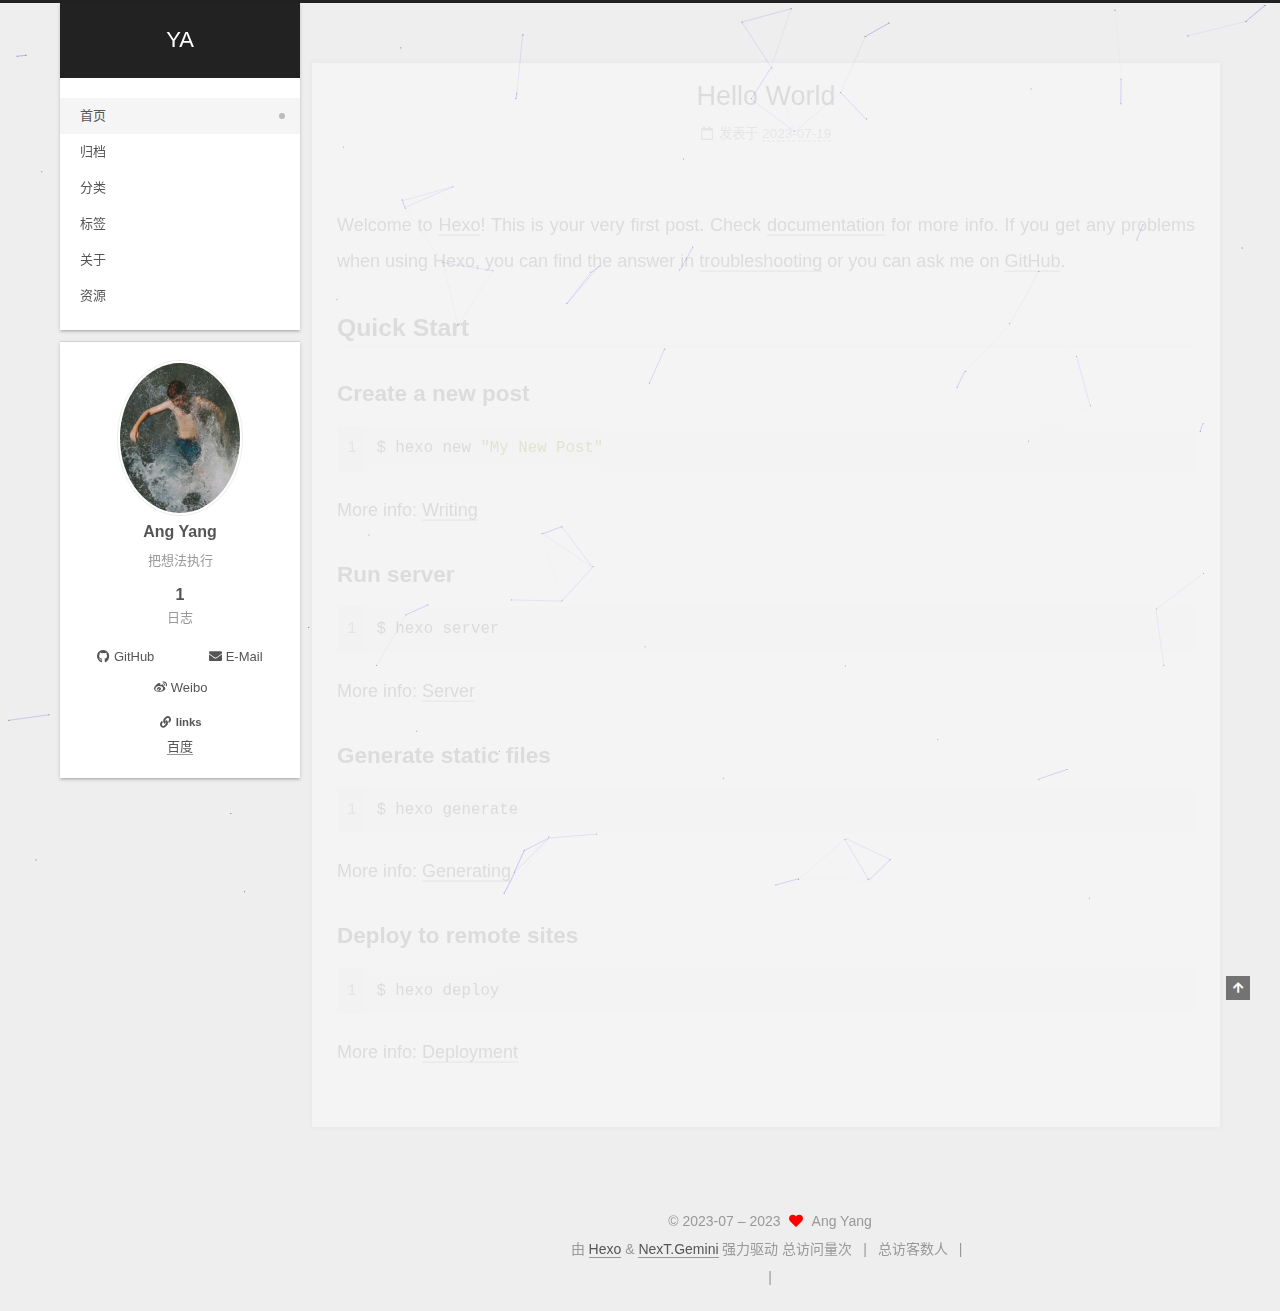
==== commit 9d2f83f6: "Site updated: 2023-07-20 21:38:51" ====
--- a/index.html
+++ b/index.html
@@ -309,6 +309,17 @@
       </div>
   </nav>
 </div>
+  <div class="links-of-author motion-element">
+      <span class="links-of-author-item">
+        <a href="https://github.com/yourname" title="GitHub → https:&#x2F;&#x2F;github.com&#x2F;yourname" rel="noopener" target="_blank"><i class="fab fa-github fa-fw"></i>GitHub</a>
+      </span>
+      <span class="links-of-author-item">
+        <a href="mailto:yourname@gmail.com" title="E-Mail → mailto:yourname@gmail.com" rel="noopener" target="_blank"><i class="fa fa-envelope fa-fw"></i>E-Mail</a>
+      </span>
+      <span class="links-of-author-item">
+        <a href="https://weibo.com/yourname" title="Weibo → https:&#x2F;&#x2F;weibo.com&#x2F;yourname" rel="noopener" target="_blank"><i class="fab fa-weibo fa-fw"></i>Weibo</a>
+      </span>
+  </div>
 
 
   <div class="links-of-blogroll motion-element">
--- a/css/main.css
+++ b/css/main.css
@@ -1169,7 +1169,7 @@
 }
 .links-of-author a::before,
 .links-of-author span.exturl::before {
-  background: #291155;
+  background: #010058;
   border-radius: 50%;
   content: ' ';
   display: inline-block;
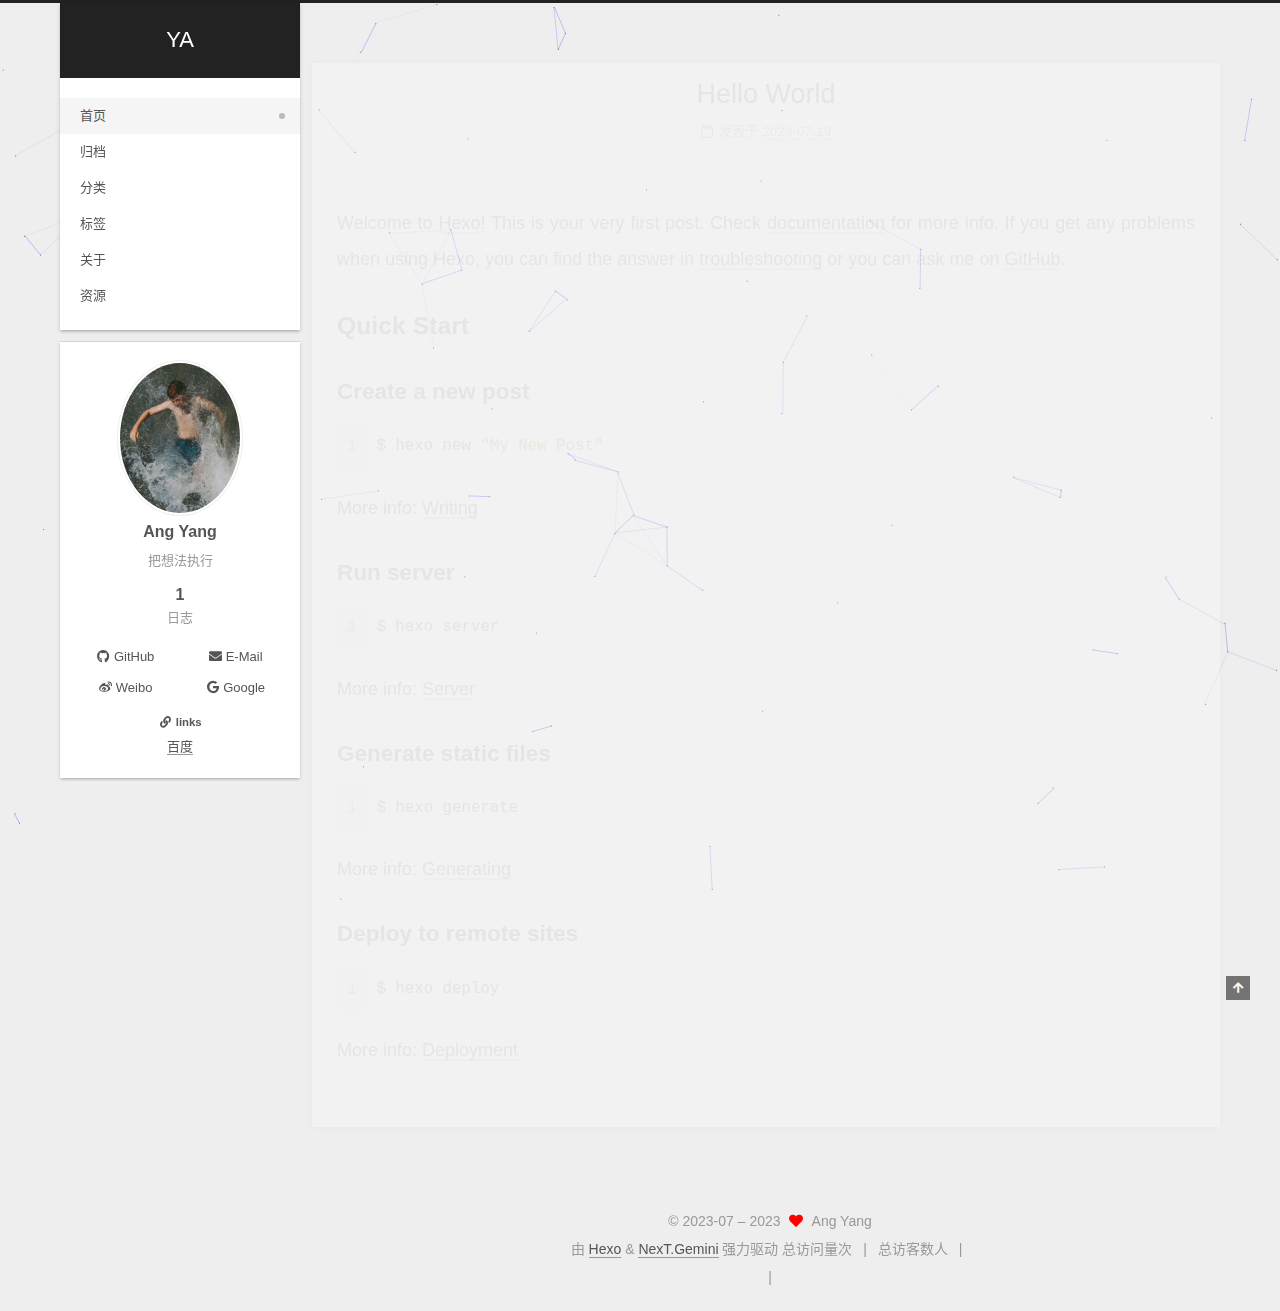
==== commit 10bac164: "Site updated: 2023-07-20 21:46:05" ====
--- a/index.html
+++ b/index.html
@@ -319,6 +319,9 @@
       <span class="links-of-author-item">
         <a href="https://weibo.com/yourname" title="Weibo → https:&#x2F;&#x2F;weibo.com&#x2F;yourname" rel="noopener" target="_blank"><i class="fab fa-weibo fa-fw"></i>Weibo</a>
       </span>
+      <span class="links-of-author-item">
+        <a href="https://plus.google.com/yourname" title="Google → https:&#x2F;&#x2F;plus.google.com&#x2F;yourname" rel="noopener" target="_blank"><i class="fab fa-google fa-fw"></i>Google</a>
+      </span>
   </div>
 
 
--- a/css/main.css
+++ b/css/main.css
@@ -1169,7 +1169,7 @@
 }
 .links-of-author a::before,
 .links-of-author span.exturl::before {
-  background: #010058;
+  background: #33d611;
   border-radius: 50%;
   content: ' ';
   display: inline-block;
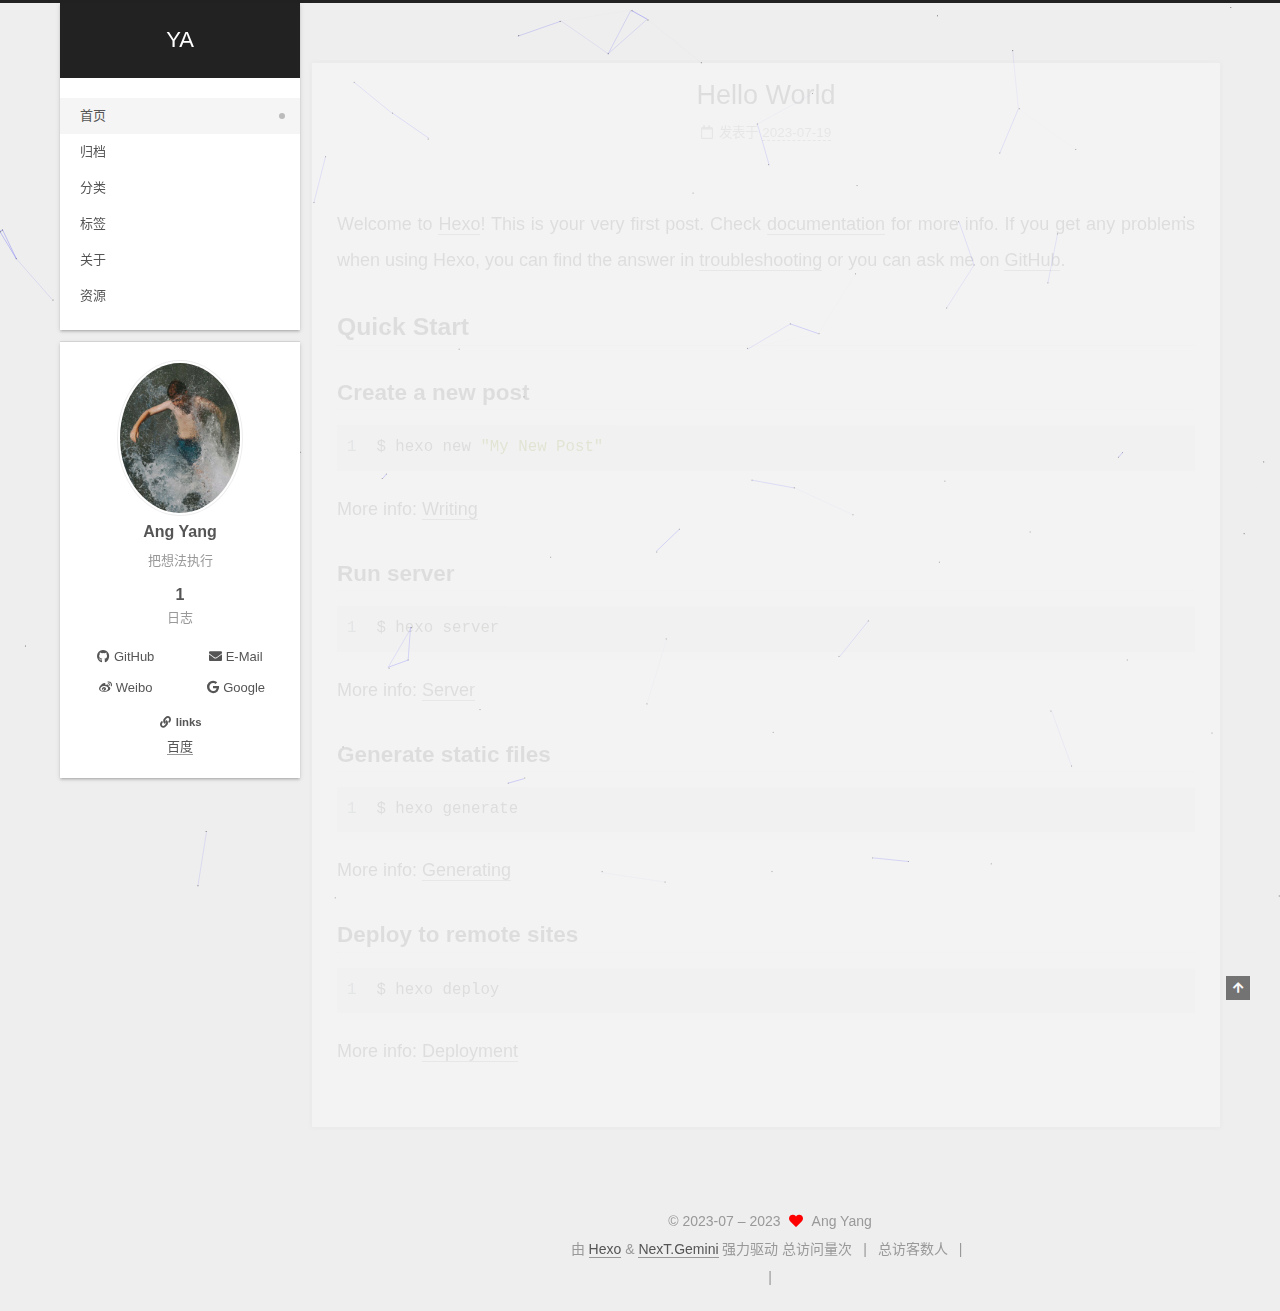
==== commit de6c96cb: "Site updated: 2023-07-20 22:02:57" ====
--- a/index.html
+++ b/index.html
@@ -471,5 +471,6 @@
 
   
 
+
 </body>
 </html>
--- a/css/main.css
+++ b/css/main.css
@@ -1169,7 +1169,7 @@
 }
 .links-of-author a::before,
 .links-of-author span.exturl::before {
-  background: #33d611;
+  background: #ff9c73;
   border-radius: 50%;
   content: ' ';
   display: inline-block;
@@ -1971,6 +1971,13 @@
 #qr p {
   text-align: center;
 }
+.post-copyright {
+  background: var(--card-bg-color);
+  border-left: 3px solid #ff2a2a;
+  list-style: none;
+  margin: 2em 0 0;
+  padding: 0.5em 1em;
+}
 .category-all-page .category-all-title {
   text-align: center;
 }
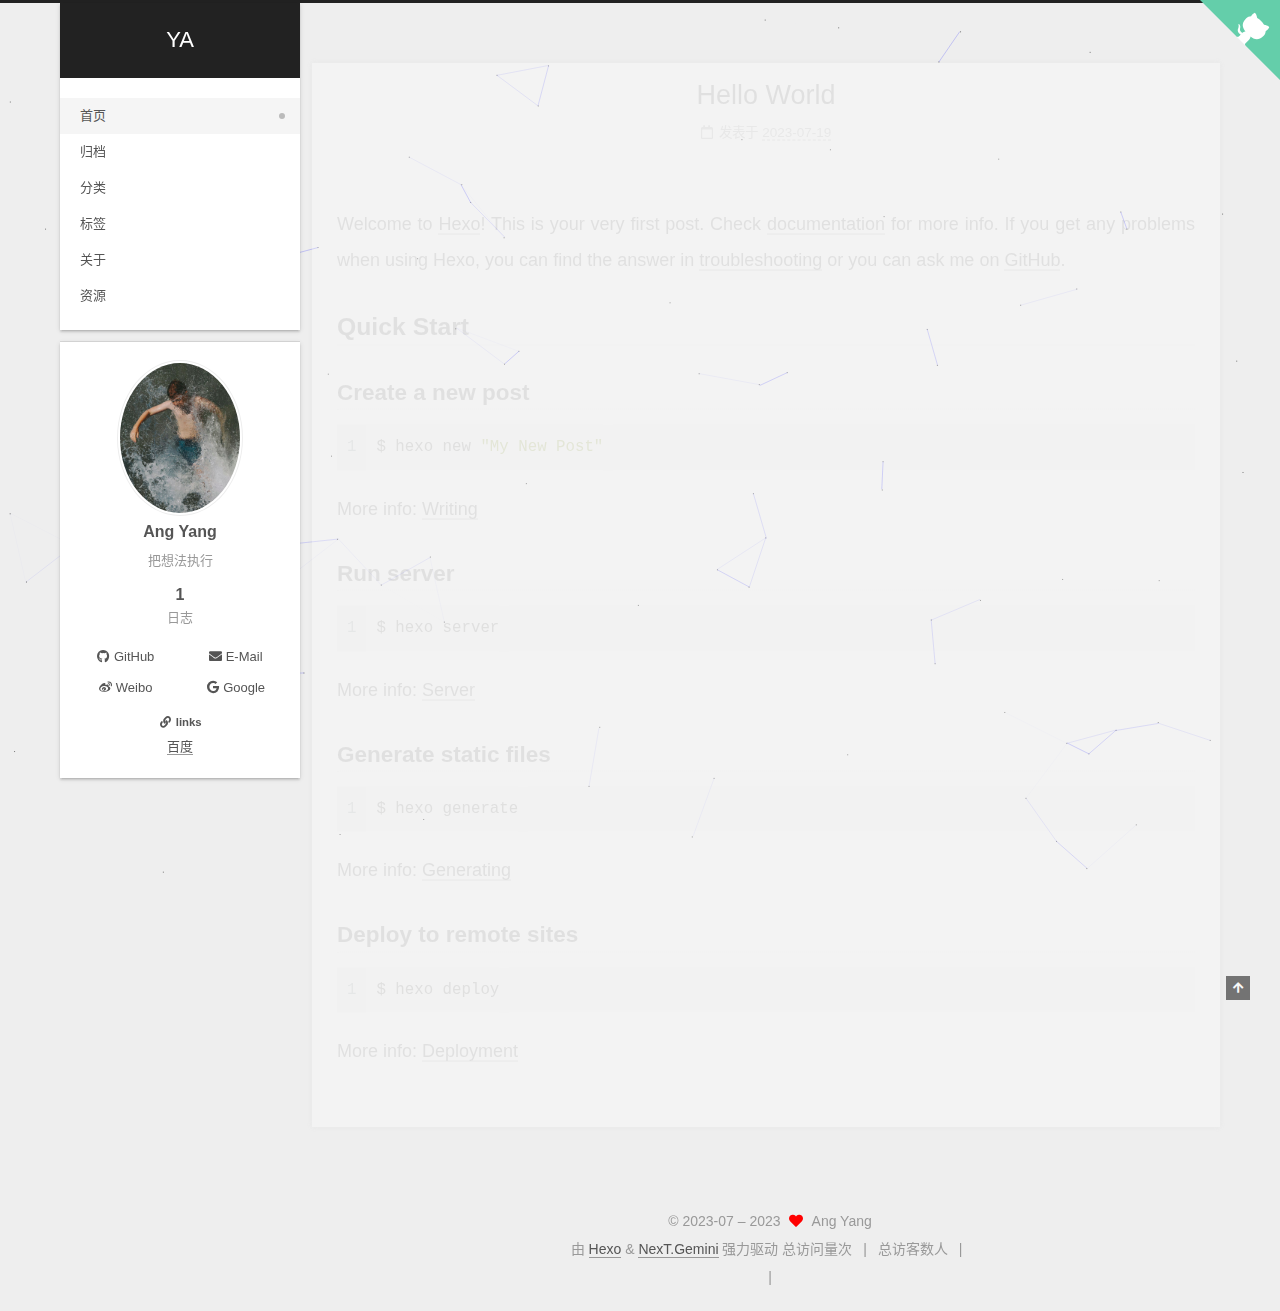
==== commit a1acdd6e: "Site updated: 2023-07-22 15:49:59" ====
--- a/index.html
+++ b/index.html
@@ -81,6 +81,7 @@
 <body itemscope itemtype="http://schema.org/WebPage">
   <div class="container use-motion">
     <div class="headband"></div>
+        <a target="_blank" rel="noopener" href="https://your-url" class="github-corner" aria-label="View source on GitHub"><svg width="80" height="80" viewBox="0 0 250 250" style="fill:#64CEAA; color:#fff; position: absolute; top: 0; border: 0; right: 0;" aria-hidden="true"><path d="M0,0 L115,115 L130,115 L142,142 L250,250 L250,0 Z"></path><path d="M128.3,109.0 C113.8,99.7 119.0,89.6 119.0,89.6 C122.0,82.7 120.5,78.6 120.5,78.6 C119.2,72.0 123.4,76.3 123.4,76.3 C127.3,80.9 125.5,87.3 125.5,87.3 C122.9,97.6 130.6,101.9 134.4,103.2" fill="currentColor" style="transform-origin: 130px 106px;" class="octo-arm"></path><path d="M115.0,115.0 C114.9,115.1 118.7,116.5 119.8,115.4 L133.7,101.6 C136.9,99.2 139.9,98.4 142.2,98.6 C133.8,88.0 127.5,74.4 143.8,58.0 C148.5,53.4 154.0,51.2 159.7,51.0 C160.3,49.4 163.2,43.6 171.4,40.1 C171.4,40.1 176.1,42.5 178.8,56.2 C183.1,58.6 187.2,61.8 190.9,65.4 C194.5,69.0 197.7,73.2 200.1,77.6 C213.8,80.2 216.3,84.9 216.3,84.9 C212.7,93.1 206.9,96.0 205.4,96.6 C205.1,102.4 203.0,107.8 198.3,112.5 C181.9,128.9 168.3,122.5 157.7,114.1 C157.9,116.9 156.7,120.9 152.7,124.9 L141.0,136.5 C139.8,137.7 141.6,141.9 141.8,141.8 Z" fill="currentColor" class="octo-body"></path></svg></a><style>.github-corner:hover .octo-arm{animation:octocat-wave 560ms ease-in-out}@keyframes octocat-wave{0%,100%{transform:rotate(0)}20%,60%{transform:rotate(-25deg)}40%,80%{transform:rotate(10deg)}}@media (max-width:500px){.github-corner:hover .octo-arm{animation:none}.github-corner .octo-arm{animation:octocat-wave 560ms ease-in-out}}</style>
 
     <header class="header" itemscope itemtype="http://schema.org/WPHeader">
       <div class="header-inner"><div class="site-brand-container">
--- a/css/main.css
+++ b/css/main.css
@@ -1169,7 +1169,7 @@
 }
 .links-of-author a::before,
 .links-of-author span.exturl::before {
-  background: #ff9c73;
+  background: #bf8725;
   border-radius: 50%;
   content: ' ';
   display: inline-block;
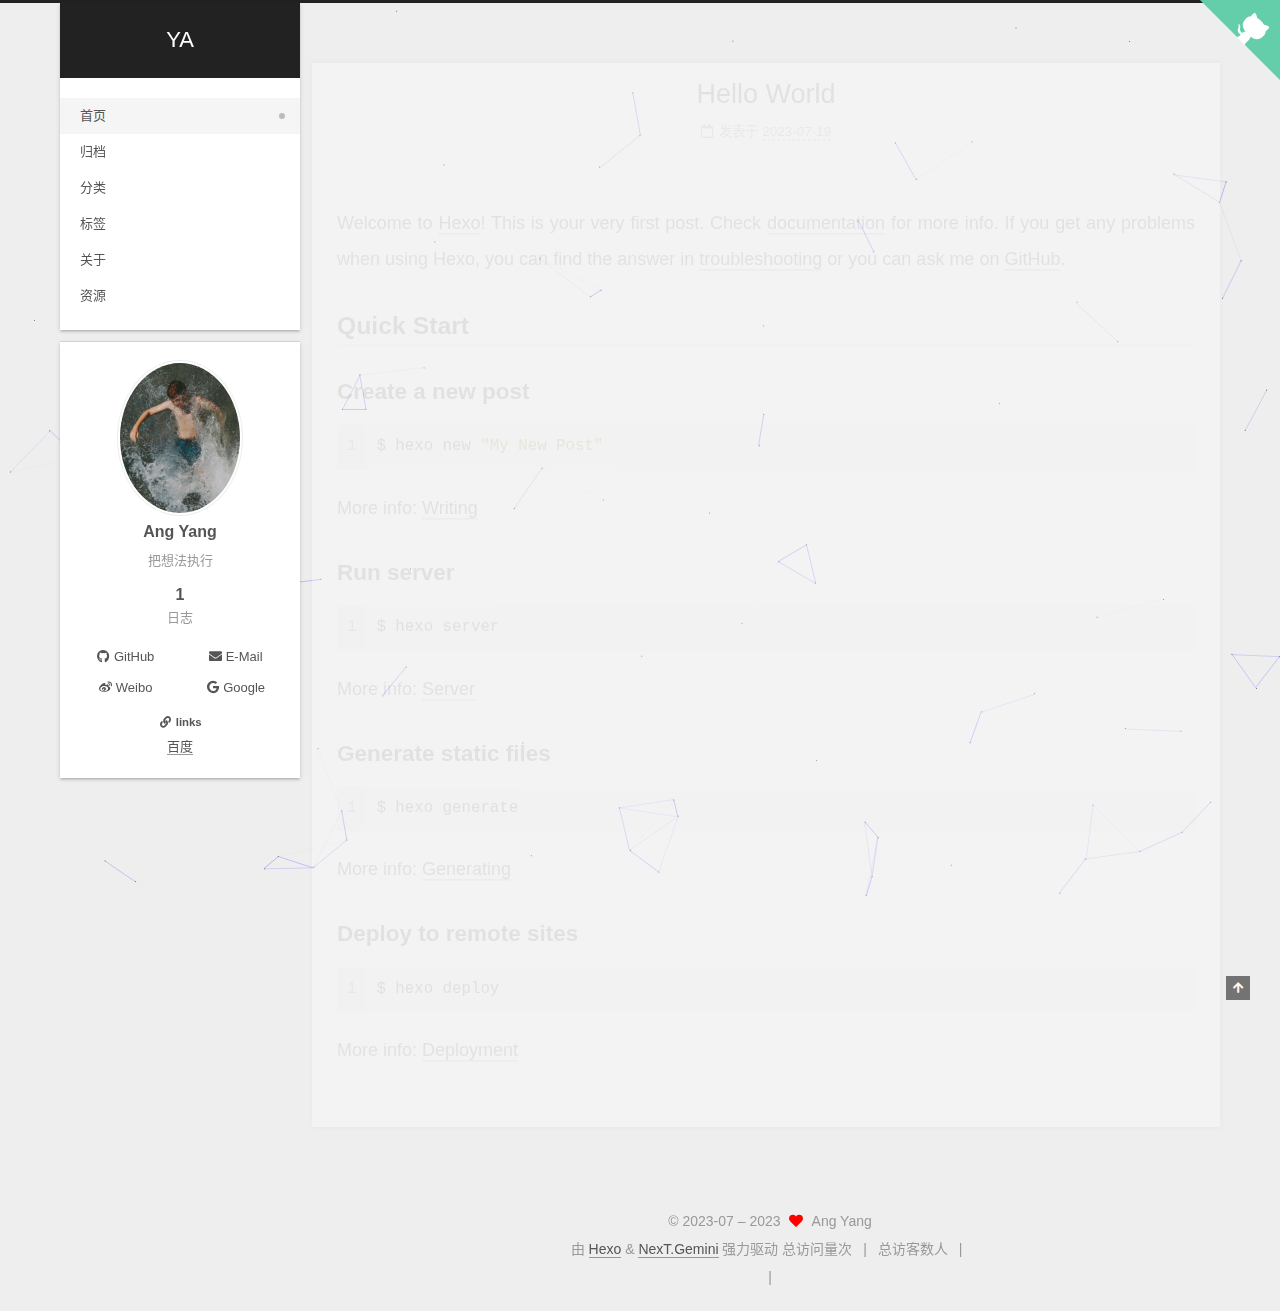
==== commit f027a16e: "Site updated: 2023-07-22 16:00:55" ====
--- a/index.html
+++ b/index.html
@@ -76,6 +76,7 @@
   </style>
 </noscript>
 
+<link rel="alternate" href="/rss2.xml" title="YA" type="application/rss+xml">
 </head>
 
 <body itemscope itemtype="http://schema.org/WebPage">
--- a/css/main.css
+++ b/css/main.css
@@ -1169,7 +1169,7 @@
 }
 .links-of-author a::before,
 .links-of-author span.exturl::before {
-  background: #bf8725;
+  background: #992aff;
   border-radius: 50%;
   content: ' ';
   display: inline-block;
@@ -1978,6 +1978,44 @@
   margin: 2em 0 0;
   padding: 0.5em 1em;
 }
+.followme {
+  align-items: center;
+  background: var(--card-bg-color);
+  border-left: 3px solid #ff2a2a;
+  color: #bbb;
+  margin: 2em 0 1em 0;
+  padding: 1em 1.5em;
+  display: flex;
+  flex-direction: column;
+  justify-content: center;
+}
+.followme .social-list {
+  align-items: center;
+  display: flex;
+  flex-wrap: wrap;
+}
+.followme .social-list .social-item {
+  margin: 0.5em 2em;
+}
+@media (max-width: 991px) {
+  .followme .social-list .social-item {
+    margin: 0.5em 0.75em;
+  }
+}
+.followme .social-list .social-link {
+  border: 0;
+  display: inline-block;
+  text-align: center;
+}
+.followme .social-list .social-link .icon {
+  font-size: 1.75em;
+  height: 1.75em;
+  width: 1.75em;
+}
+.followme .social-list .social-link .label {
+  display: block;
+  font-size: 14px;
+}
 .category-all-page .category-all-title {
   text-align: center;
 }
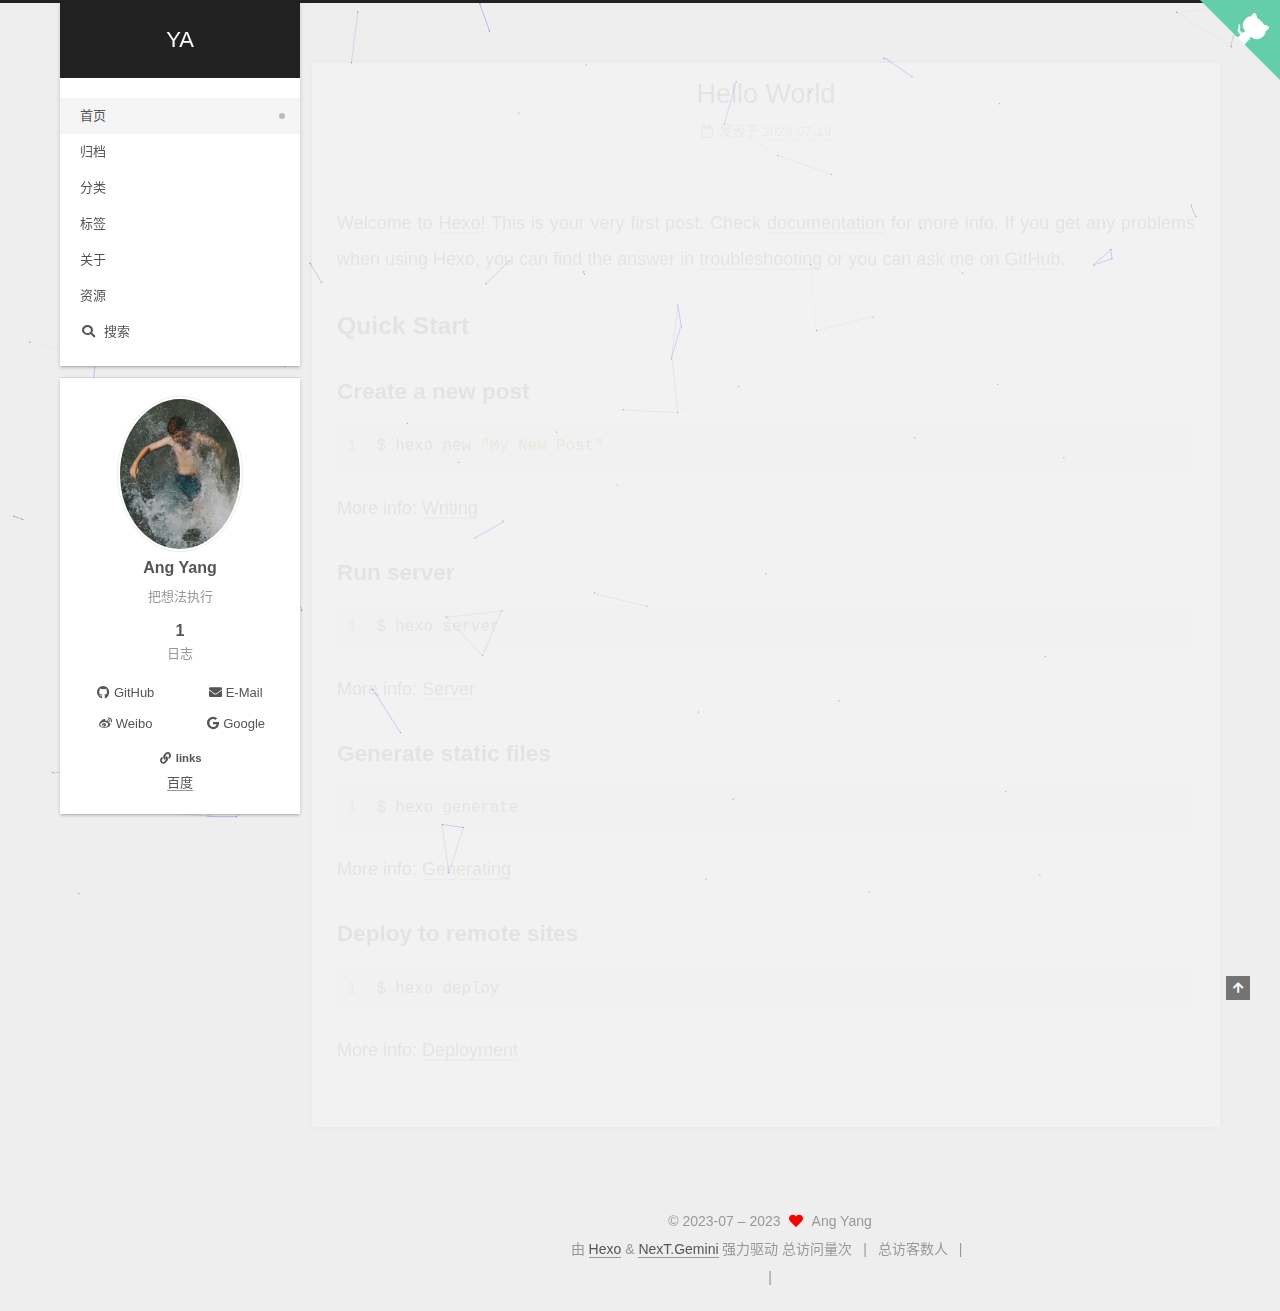
==== commit dddcfa13: "Site updated: 2023-07-22 16:34:08" ====
--- a/index.html
+++ b/index.html
@@ -19,7 +19,7 @@
 
 <script id="hexo-configurations">
     var NexT = window.NexT || {};
-    var CONFIG = {"hostname":"example.com","root":"/","scheme":"Gemini","version":"7.8.0","exturl":false,"sidebar":{"position":"left","display":"post","padding":18,"offset":12,"onmobile":false},"copycode":{"enable":false,"show_result":false,"style":null},"back2top":{"enable":true,"sidebar":false,"scrollpercent":false},"bookmark":{"enable":false,"color":"#222","save":"auto"},"fancybox":false,"mediumzoom":false,"lazyload":false,"pangu":false,"comments":{"style":"tabs","active":null,"storage":true,"lazyload":false,"nav":null},"algolia":{"hits":{"per_page":10},"labels":{"input_placeholder":"Search for Posts","hits_empty":"We didn't find any results for the search: ${query}","hits_stats":"${hits} results found in ${time} ms"}},"localsearch":{"enable":false,"trigger":"auto","top_n_per_article":1,"unescape":false,"preload":false},"motion":{"enable":true,"async":false,"transition":{"post_block":"fadeIn","post_header":"slideDownIn","post_body":"slideDownIn","coll_header":"slideLeftIn","sidebar":"slideUpIn"}}};
+    var CONFIG = {"hostname":"example.com","root":"/","scheme":"Gemini","version":"7.8.0","exturl":false,"sidebar":{"position":"left","display":"post","padding":18,"offset":12,"onmobile":false},"copycode":{"enable":false,"show_result":false,"style":null},"back2top":{"enable":true,"sidebar":false,"scrollpercent":false},"bookmark":{"enable":false,"color":"#222","save":"auto"},"fancybox":false,"mediumzoom":false,"lazyload":false,"pangu":false,"comments":{"style":"tabs","active":null,"storage":true,"lazyload":false,"nav":null},"algolia":{"hits":{"per_page":10},"labels":{"input_placeholder":"Search for Posts","hits_empty":"We didn't find any results for the search: ${query}","hits_stats":"${hits} results found in ${time} ms"}},"localsearch":{"enable":true,"trigger":"manual","top_n_per_article":1,"unescape":false,"preload":false},"motion":{"enable":true,"async":false,"transition":{"post_block":"fadeIn","post_header":"slideDownIn","post_body":"slideDownIn","coll_header":"slideLeftIn","sidebar":"slideUpIn"}}};
   </script>
 
   <meta name="description" content="把想法执行">
@@ -105,6 +105,7 @@
 
   <div class="site-nav-right">
     <div class="toggle popup-trigger">
+        <i class="fa fa-search fa-fw fa-lg"></i>
     </div>
   </div>
 </div>
@@ -144,11 +145,38 @@
     <a href="/resources/" rel="section"><i class="download fa-fw"></i>资源</a>
 
   </li>
+      <li class="menu-item menu-item-search">
+        <a role="button" class="popup-trigger"><i class="fa fa-search fa-fw"></i>搜索
+        </a>
+      </li>
   </ul>
 </nav>
 
 
 
+  <div class="search-pop-overlay">
+    <div class="popup search-popup">
+        <div class="search-header">
+  <span class="search-icon">
+    <i class="fa fa-search"></i>
+  </span>
+  <div class="search-input-container">
+    <input autocomplete="off" autocapitalize="off"
+           placeholder="搜索..." spellcheck="false"
+           type="search" class="search-input">
+  </div>
+  <span class="popup-btn-close">
+    <i class="fa fa-times-circle"></i>
+  </span>
+</div>
+<div id="search-result">
+  <div id="no-result">
+    <i class="fa fa-spinner fa-pulse fa-5x fa-fw"></i>
+  </div>
+</div>
+
+    </div>
+  </div>
 
 </div>
     </header>
@@ -458,16 +486,22 @@
 
 
 
-
-
-
-
-
-
-
-
-
-
+  
+<script src="/js/local-search.js"></script>
+
+
+
+
+
+
+
+
+
+
+
+
+
+  
 
   
 
--- a/css/main.css
+++ b/css/main.css
@@ -1169,7 +1169,7 @@
 }
 .links-of-author a::before,
 .links-of-author span.exturl::before {
-  background: #992aff;
+  background: #4aa240;
   border-radius: 50%;
   content: ' ';
   display: inline-block;
@@ -2195,6 +2195,113 @@
 .tag-cloud a:hover {
   color: var(--link-hover-color) !important;
 }
+.search-pop-overlay {
+  background: rgba(0,0,0,0);
+  height: 100%;
+  left: 0;
+  position: fixed;
+  top: 0;
+  transition: visibility 0s linear 0.2s, background 0.2s;
+  visibility: hidden;
+  width: 100%;
+  z-index: 1400;
+}
+.search-pop-overlay.search-active {
+  background: rgba(0,0,0,0.3);
+  transition: background 0.2s;
+  visibility: visible;
+}
+.search-popup {
+  background: var(--card-bg-color);
+  border-radius: 5px;
+  height: 80%;
+  left: calc(50% - 350px);
+  position: fixed;
+  top: 10%;
+  transform: scale(0);
+  transition: transform 0.2s;
+  width: 700px;
+  z-index: 1500;
+}
+.search-active .search-popup {
+  transform: scale(1);
+}
+@media (max-width: 767px) {
+  .search-popup {
+    border-radius: 0;
+    height: 100%;
+    left: 0;
+    margin: 0;
+    top: 0;
+    width: 100%;
+  }
+}
+.search-popup .search-icon,
+.search-popup .popup-btn-close {
+  color: #999;
+  font-size: 18px;
+  padding: 0 10px;
+}
+.search-popup .popup-btn-close {
+  cursor: pointer;
+}
+.search-popup .popup-btn-close:hover .fa {
+  color: #222;
+}
+.search-popup .search-header {
+  background: #eee;
+  border-top-left-radius: 5px;
+  border-top-right-radius: 5px;
+  display: flex;
+  padding: 5px;
+}
+.search-popup input.search-input {
+  background: transparent;
+  border: 0;
+  outline: 0;
+  width: 100%;
+}
+.search-popup input.search-input::-webkit-search-cancel-button {
+  display: none;
+}
+.search-popup .search-input-container {
+  flex-grow: 1;
+  padding: 2px;
+}
+.search-popup ul.search-result-list {
+  margin: 0 5px;
+  padding: 0;
+  width: 100%;
+}
+.search-popup p.search-result {
+  border-bottom: 1px dashed #ccc;
+  padding: 5px 0;
+}
+.search-popup a.search-result-title {
+  font-weight: bold;
+}
+.search-popup .search-keyword {
+  border-bottom: 1px dashed #ff2a2a;
+  color: #ff2a2a;
+  font-weight: bold;
+}
+.search-popup #search-result {
+  display: flex;
+  height: calc(100% - 55px);
+  overflow: auto;
+  padding: 5px 25px;
+}
+.search-popup #no-result {
+  color: #ccc;
+  margin: auto;
+}
+mjx-container[jax="CHTML"][display="true"],
+.has-jax {
+  overflow: auto hidden;
+}
+mjx-container + br {
+  display: none;
+}
 .header {
   margin: 0 auto;
   position: relative;
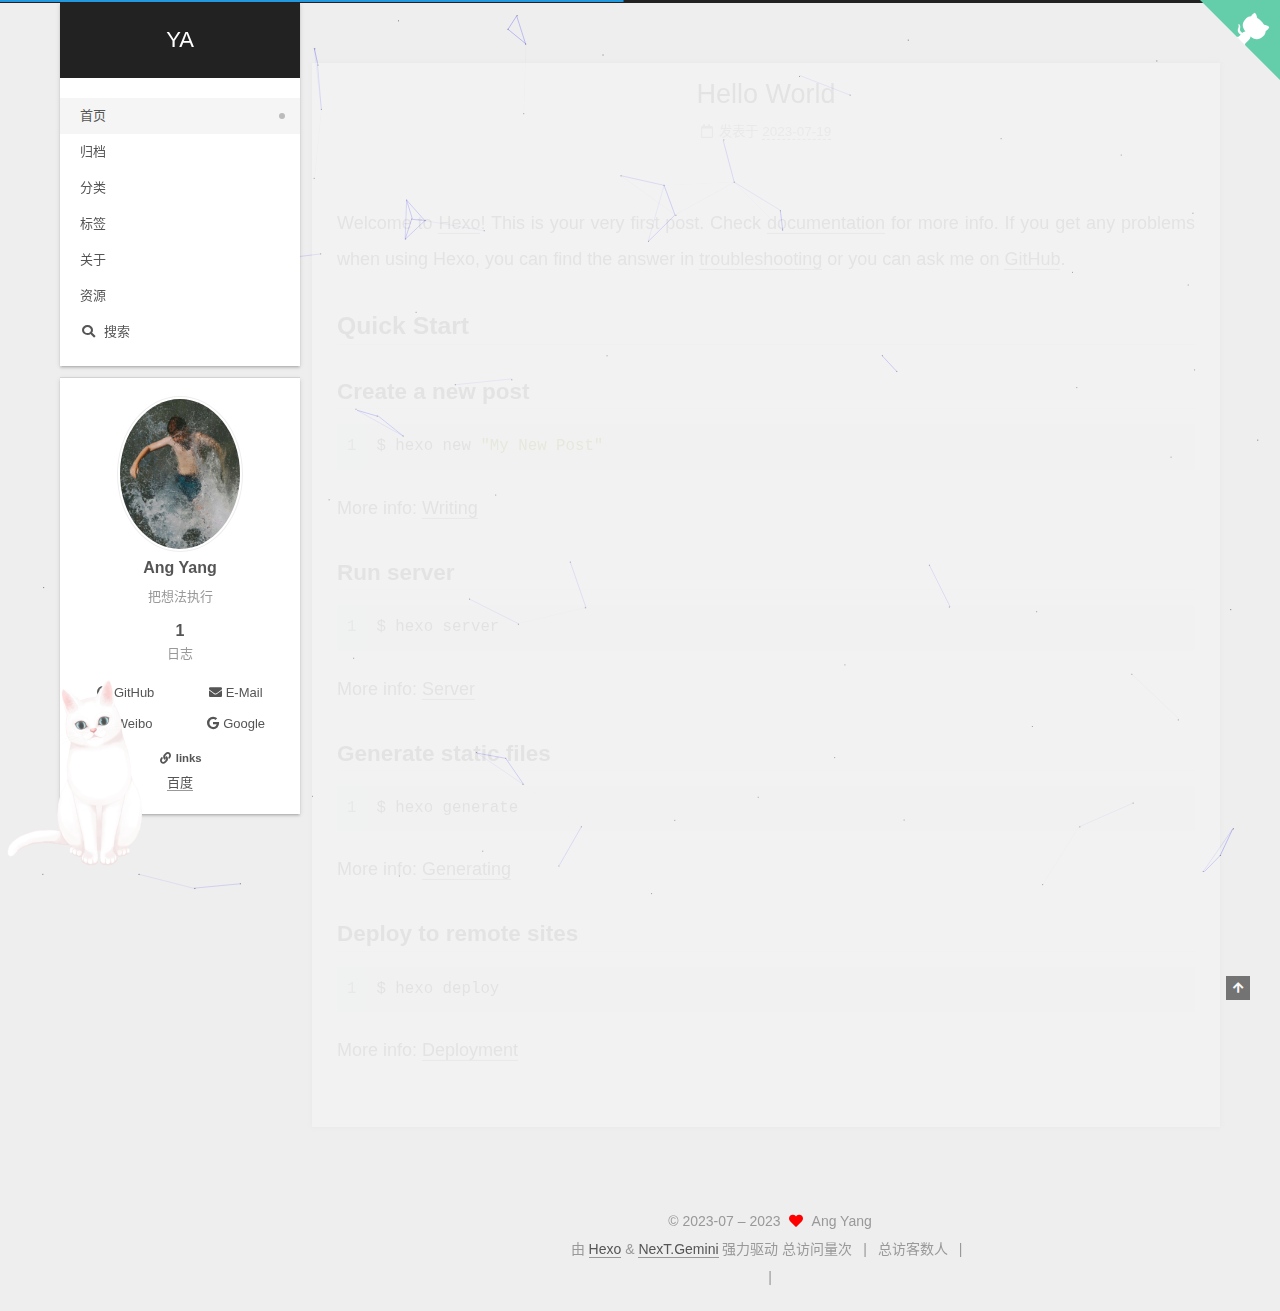
==== commit cca824dc: "Site updated: 2023-08-30 19:02:30" ====
--- a/index.html
+++ b/index.html
@@ -508,5 +508,5 @@
   
 
 
-</body>
+<script src="/live2dw/lib/L2Dwidget.min.js?094cbace49a39548bed64abff5988b05"></script><script>L2Dwidget.init({"model":{"jsonPath":"/live2dw/assets/tororo.model.json"},"display":{"position":"left","width":200,"height":300},"mobile":{"show":true},"log":false,"pluginJsPath":"lib/","pluginModelPath":"assets/","pluginRootPath":"live2dw/","tagMode":false});</script></body>
 </html>
--- a/css/main.css
+++ b/css/main.css
@@ -1169,7 +1169,7 @@
 }
 .links-of-author a::before,
 .links-of-author span.exturl::before {
-  background: #4aa240;
+  background: #470e34;
   border-radius: 50%;
   content: ' ';
   display: inline-block;
